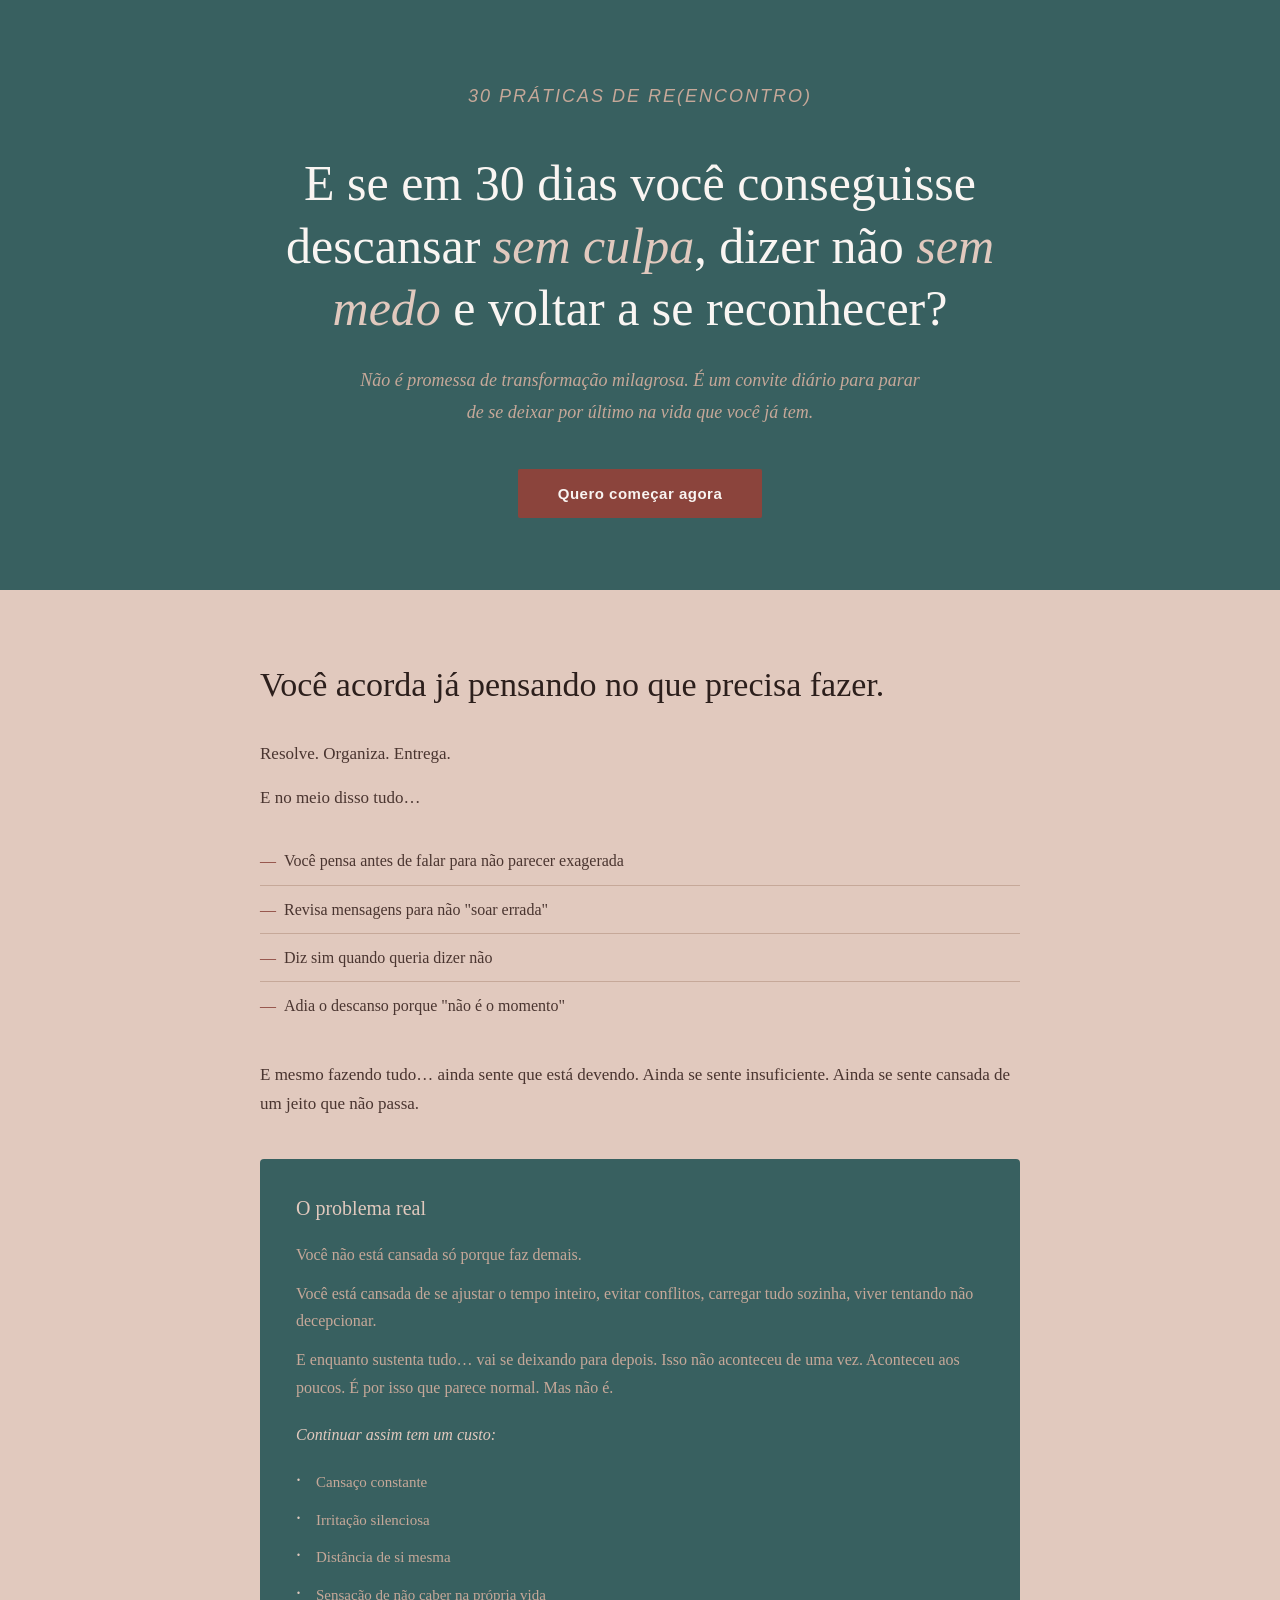
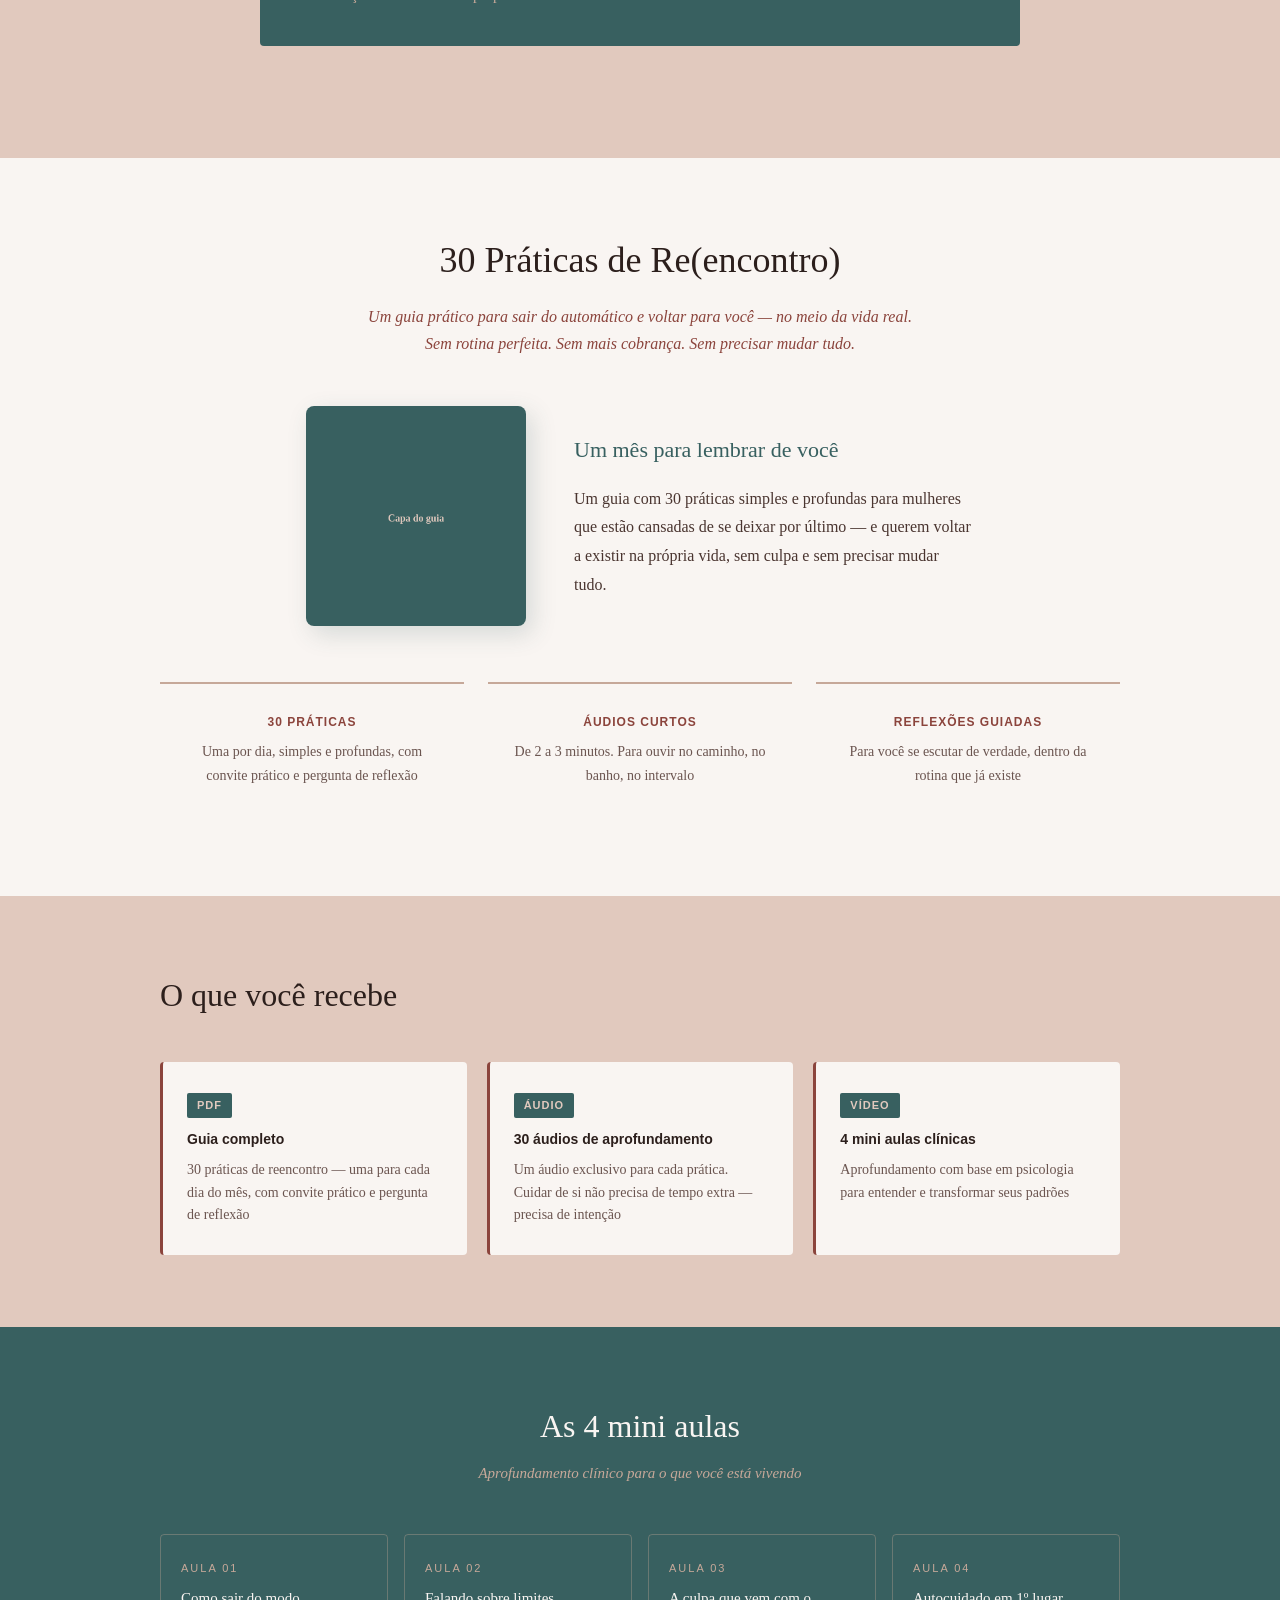
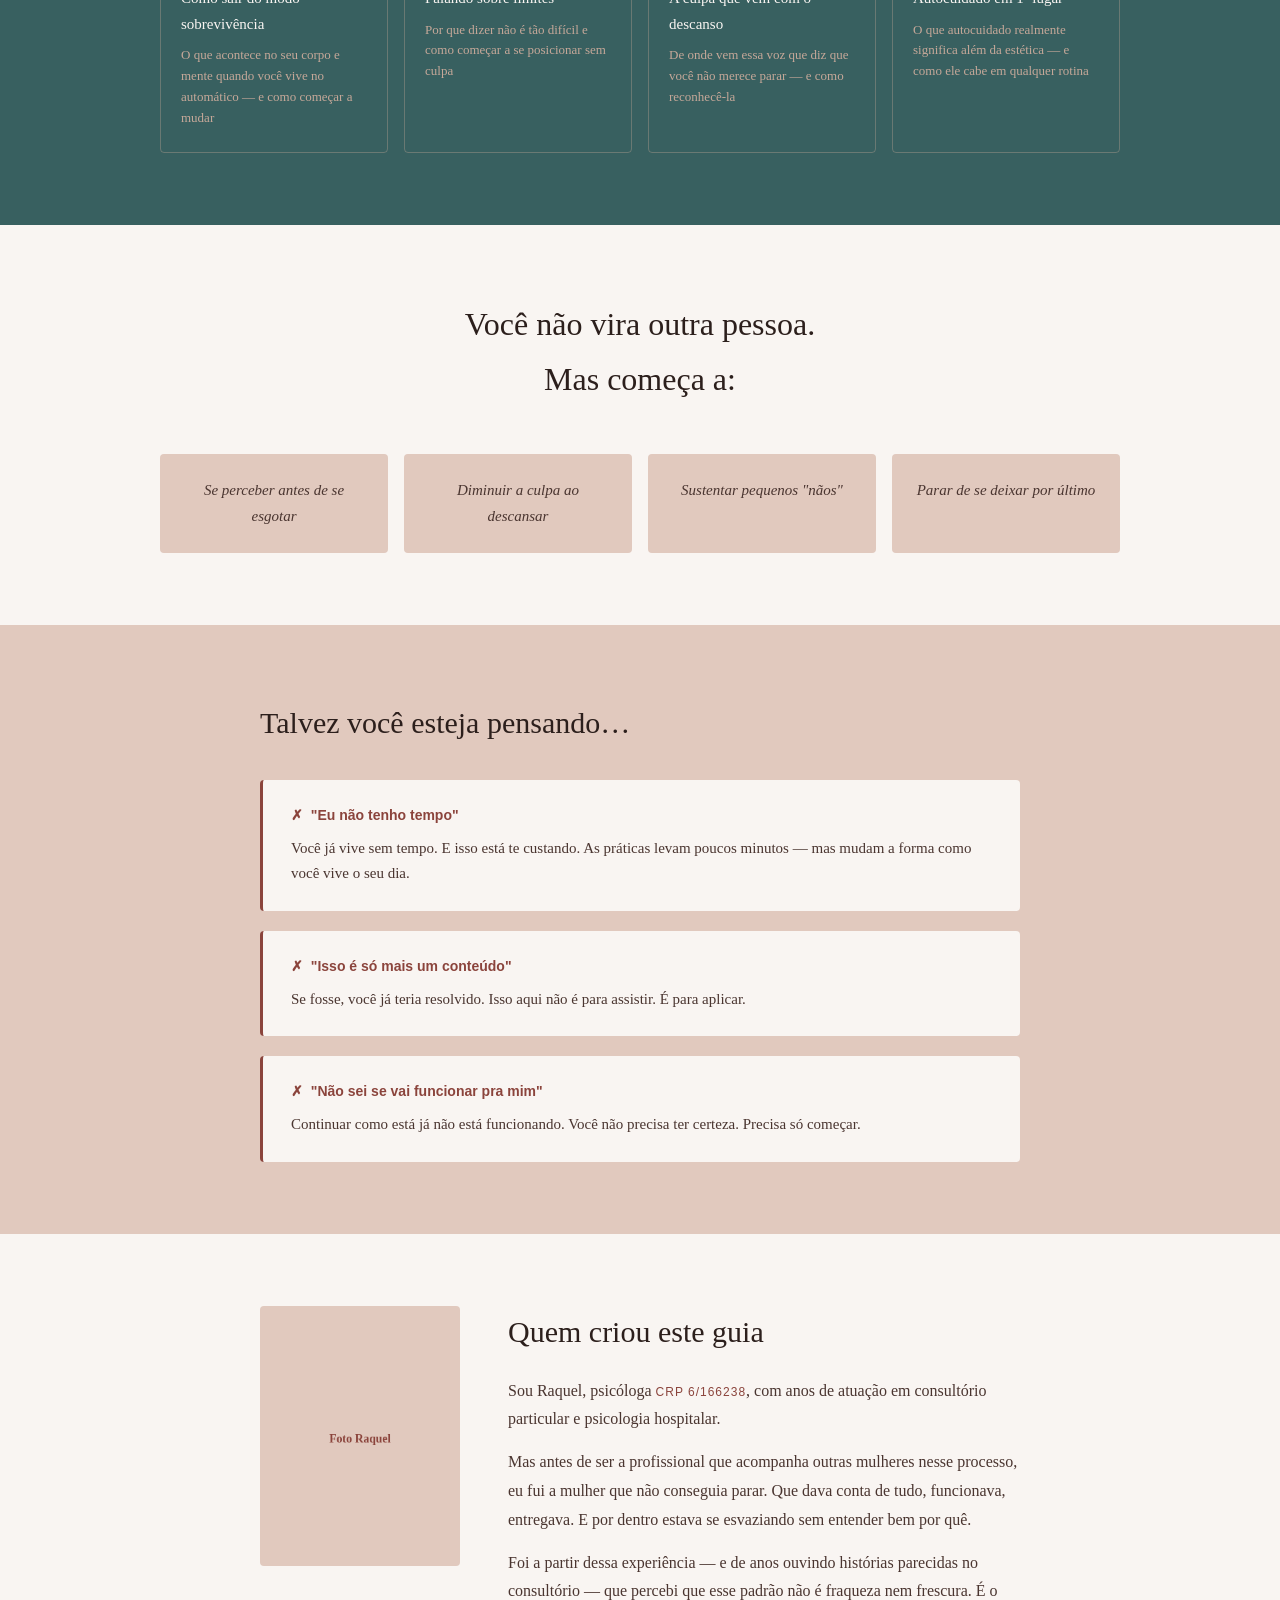
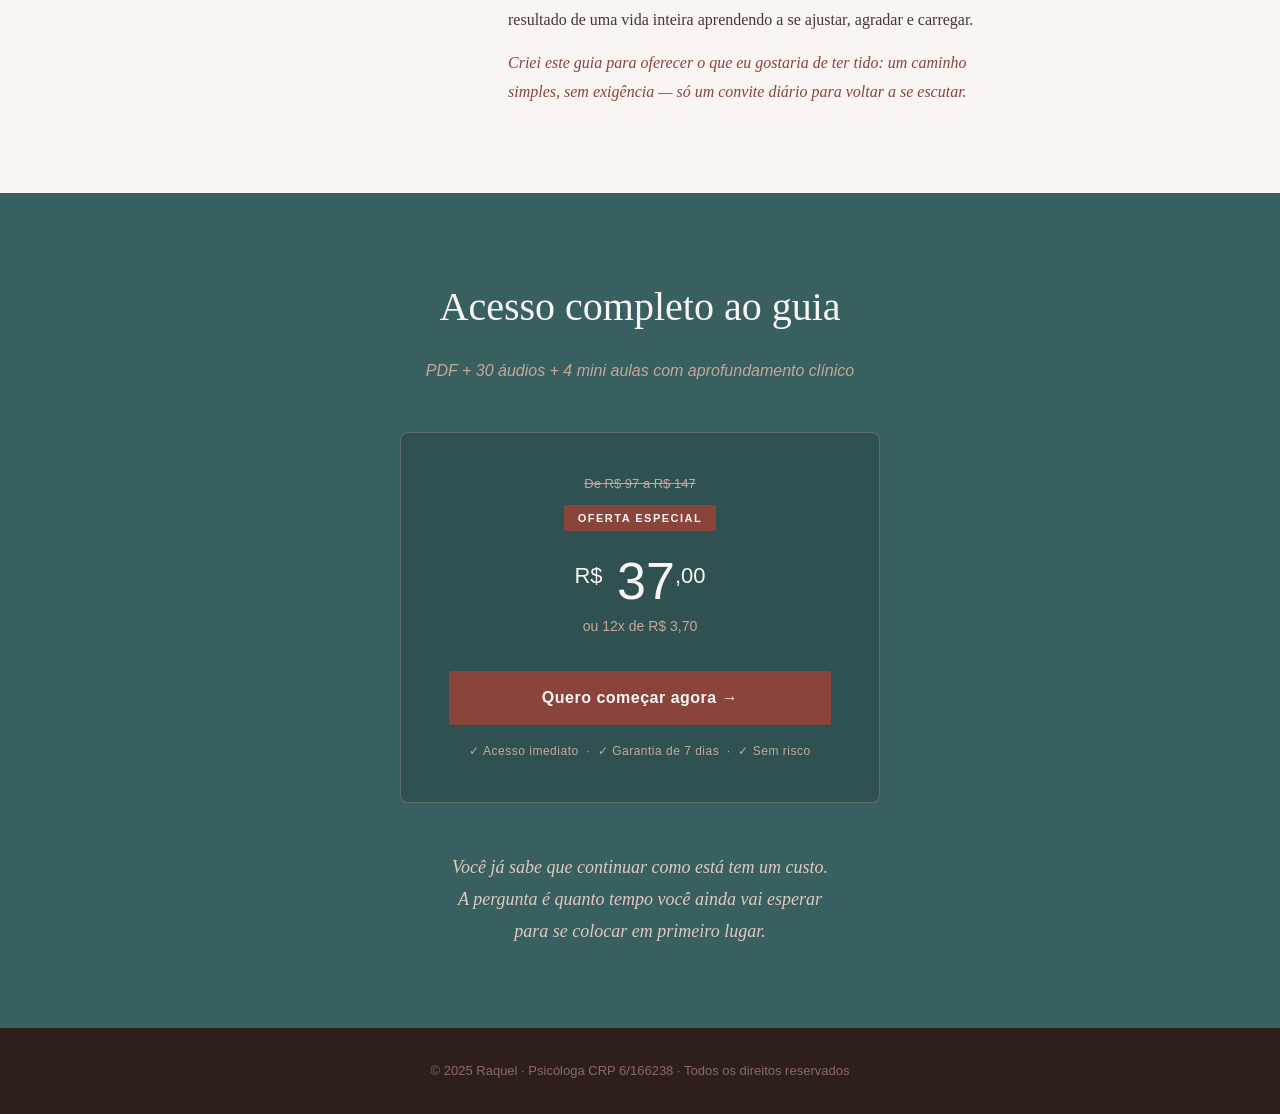
==== index.html @ 60405031 "Update index.html inclusão do link de compra" ====
<!DOCTYPE html>
<html lang="pt-BR">
<head>
<meta charset="UTF-8"/>
<meta name="viewport" content="width=device-width,initial-scale=1"/>
<style>
*{margin:0;padding:0;box-sizing:border-box}
body{font-family:'Georgia',serif;background:#f9f5f2;color:#2c1f1c;line-height:1.7}
.sans{font-family:'Helvetica Neue',Arial,sans-serif}

/* PALETTE
  Primary:   #8b443c (terracota) | #386060 (verde-azulado) | #8c5032 (cobre)
  Secondary: #c6a899 (rosê) | #e1c9be (areia clara)
*/

.hero{background:#386060;color:#f9f5f2;padding:80px 24px 72px;text-align:center}
.hero-tag{font-family:'Helvetica Neue',Arial,sans-serif;font-size:12px;letter-spacing:2px;text-transform:uppercase;color:#c6a899;margin-bottom:24px}
.hero h1{font-size:clamp(26px,5vw,50px);font-weight:400;line-height:1.25;max-width:760px;margin:0 auto 24px;color:#f9f5f2}
.hero h1 em{font-style:italic;color:#e1c9be}
.hero p{font-size:18px;max-width:560px;margin:0 auto 40px;color:#c6a899;font-style:italic;line-height:1.8}
.btn-primary{display:inline-block;background:#8b443c;color:#f9f5f2;font-family:'Helvetica Neue',Arial,sans-serif;font-size:15px;font-weight:600;letter-spacing:0.5px;padding:16px 40px;border-radius:2px;cursor:pointer;border:none;transition:background .2s}
.btn-primary:hover{background:#7a3a33}

section{padding:72px 24px}
.container{max-width:760px;margin:0 auto}
.container-wide{max-width:960px;margin:0 auto}

/* DOR */
.pain{background:#e1c9be}
.pain h2{font-size:clamp(22px,3.5vw,34px);font-weight:400;margin-bottom:32px;line-height:1.35;color:#2c1f1c}
.pain p{font-size:17px;color:#4a3530;margin-bottom:16px}
.pain-list{list-style:none;margin:24px 0 32px;padding:0}
.pain-list li{font-size:16px;color:#4a3530;padding:10px 0 10px 24px;border-bottom:0.5px solid #c6a899;position:relative}
.pain-list li::before{content:"—";position:absolute;left:0;color:#8b443c}
.pain-list li:last-child{border-bottom:none}
.warning-box{background:#386060;color:#f9f5f2;border-radius:4px;padding:32px 36px;margin:40px 0}
.warning-box h3{font-size:20px;font-weight:400;margin-bottom:16px;color:#e1c9be}
.warning-box p{font-size:16px;color:#c6a899;margin-bottom:12px}
.warning-box ul{list-style:none;padding:0;margin-top:16px}
.warning-box ul li{font-size:15px;color:#c6a899;padding:6px 0 6px 20px;position:relative}
.warning-box ul li::before{content:"·";position:absolute;left:0;color:#e1c9be;font-size:20px;line-height:1}

/* PRODUTO */
.product{background:#f9f5f2}
.product h2{font-size:clamp(22px,3.5vw,36px);font-weight:400;text-align:center;margin-bottom:12px;color:#2c1f1c}
.product .subtitle{font-size:16px;color:#8b443c;text-align:center;margin-bottom:48px;font-style:italic}

/* EBOOK MOCKUP */
.ebook-showcase{display:flex;align-items:center;gap:48px;margin:48px 0 56px;flex-wrap:wrap;justify-content:center}
.ebook-img{width:220px;height:220px;border-radius:8px;object-fit:cover;box-shadow:6px 8px 24px rgba(56,96,96,.18)}
.ebook-text{max-width:400px}
.ebook-text h3{font-size:22px;font-weight:400;color:#386060;margin-bottom:16px}
.ebook-text p{font-size:16px;color:#4a3530;line-height:1.8}

.how-works{display:grid;grid-template-columns:repeat(auto-fit,minmax(180px,1fr));gap:24px;margin:0 0 8px}
.hw-item{text-align:center;padding:28px 20px;border-top:2px solid #c6a899}
.hw-item h4{font-family:'Helvetica Neue',Arial,sans-serif;font-size:12px;font-weight:600;letter-spacing:1px;text-transform:uppercase;color:#8b443c;margin-bottom:8px}
.hw-item p{font-size:14px;color:#6b5550}

/* DELIVERABLES */
.deliverables{background:#e1c9be}
.d-grid{display:grid;grid-template-columns:repeat(auto-fit,minmax(220px,1fr));gap:20px;margin-top:40px}
.d-card{background:#f9f5f2;border-radius:4px;padding:28px 24px;border-left:3px solid #8b443c}
.d-card h4{font-family:'Helvetica Neue',Arial,sans-serif;font-size:14px;font-weight:600;margin-bottom:8px;color:#2c1f1c}
.d-card p{font-size:14px;color:#6b5550;line-height:1.6}
.d-card .d-tag{display:inline-block;font-family:'Helvetica Neue',Arial,sans-serif;font-size:11px;font-weight:600;letter-spacing:1px;text-transform:uppercase;background:#386060;color:#e1c9be;padding:3px 10px;border-radius:2px;margin-bottom:10px}

/* MINI AULAS */
.aulas{background:#386060}
.aulas h2{font-size:clamp(20px,3vw,32px);font-weight:400;color:#f9f5f2;text-align:center;margin-bottom:8px}
.aulas .subtitle{font-size:15px;color:#c6a899;text-align:center;font-style:italic;margin-bottom:48px}
.aulas-grid{display:grid;grid-template-columns:repeat(auto-fit,minmax(200px,1fr));gap:16px}
.aula-item{border:0.5px solid rgba(198,168,153,.35);border-radius:4px;padding:24px 20px}
.aula-num{font-family:'Helvetica Neue',Arial,sans-serif;font-size:11px;letter-spacing:2px;text-transform:uppercase;color:#c6a899;margin-bottom:8px;display:block}
.aula-item h4{font-size:15px;font-weight:400;color:#f9f5f2;margin-bottom:8px}
.aula-item p{font-size:13px;color:#c6a899;line-height:1.6}

/* RESULTADOS */
.results{background:#f9f5f2}
.results h2{font-size:clamp(20px,3vw,32px);font-weight:400;text-align:center;margin-bottom:48px;color:#2c1f1c}
.r-grid{display:grid;grid-template-columns:repeat(auto-fit,minmax(200px,1fr));gap:16px}
.r-item{background:#e1c9be;border-radius:4px;padding:24px;text-align:center}
.r-item p{font-size:15px;color:#4a3530;font-style:italic}

/* OBJEÇÕES */
.objections{background:#e1c9be}
.obj-list{display:flex;flex-direction:column;gap:20px}
.obj-item{background:#f9f5f2;border-radius:4px;padding:24px 28px;border-left:3px solid #8b443c}
.obj-question{font-family:'Helvetica Neue',Arial,sans-serif;font-size:14px;font-weight:600;color:#8b443c;margin-bottom:8px}
.obj-answer{font-size:15px;color:#4a3530;line-height:1.7}

/* BIO */
.bio{background:#f9f5f2}
.bio-inner{display:grid;grid-template-columns:auto 1fr;gap:48px;align-items:start}
@media(max-width:600px){.bio-inner{grid-template-columns:1fr}}
.bio-photo{width:200px;height:260px;object-fit:cover;object-position:top center;border-radius:4px;flex-shrink:0}
.bio-content h2{font-size:clamp(20px,3vw,30px);font-weight:400;margin-bottom:20px;color:#2c1f1c}
.bio-content p{font-size:16px;color:#4a3530;margin-bottom:14px;line-height:1.8}
.crp{font-family:'Helvetica Neue',Arial,sans-serif;font-size:12px;color:#8b443c;letter-spacing:1px}

/* PRICING */
.pricing{background:#386060;text-align:center;padding:80px 24px}
.pricing h2{font-size:clamp(22px,3.5vw,40px);font-weight:400;color:#f9f5f2;margin-bottom:16px}
.pricing .subtitle{font-size:16px;color:#c6a899;font-style:italic;margin-bottom:48px}
.price-card{background:rgba(0,0,0,.15);border:1px solid rgba(198,168,153,.3);border-radius:8px;padding:40px 48px;max-width:480px;margin:0 auto}
.price-old{font-family:'Helvetica Neue',Arial,sans-serif;font-size:13px;color:#c6a899;margin-bottom:8px;text-decoration:line-through}
.price-badge{display:inline-block;background:#8b443c;color:#f9f5f2;font-family:'Helvetica Neue',Arial,sans-serif;font-size:11px;font-weight:700;letter-spacing:1.5px;padding:4px 14px;border-radius:2px;margin-bottom:24px;text-transform:uppercase}
.price-main{font-size:52px;font-weight:400;color:#f9f5f2;line-height:1}
.price-main span{font-size:22px;vertical-align:top;margin-top:10px;display:inline-block}
.price-parcelas{font-family:'Helvetica Neue',Arial,sans-serif;font-size:14px;color:#c6a899;margin:8px 0 32px}
.price-cta{width:100%;padding:18px;font-size:16px;margin-bottom:16px}
.price-garantia{font-family:'Helvetica Neue',Arial,sans-serif;font-size:12px;color:#c6a899;letter-spacing:0.5px}
.price-question{max-width:560px;margin:48px auto 0;font-size:18px;color:#e1c9be;font-style:italic;line-height:1.8}

footer{background:#2c1f1c;padding:32px 24px;text-align:center}
footer p{font-family:'Helvetica Neue',Arial,sans-serif;font-size:13px;color:#8b6b60}
</style>
</head>
<body>

<!-- HERO -->
<section class="hero">
  <p class="hero-tag sans">30 Práticas de Re(encontro)</p>
  <h1>E se em 30 dias você conseguisse descansar <em>sem culpa</em>, dizer não <em>sem medo</em> e voltar a se reconhecer?</h1>
  <p>Não é promessa de transformação milagrosa. É um convite diário para parar de se deixar por último na vida que você já tem.</p>
  <button class="btn-primary">Quero começar agora</button>
</section>

<!-- DOR -->
<section class="pain">
  <div class="container">
    <h2>Você acorda já pensando no que precisa fazer.</h2>
    <p>Resolve. Organiza. Entrega.</p>
    <p>E no meio disso tudo…</p>
    <ul class="pain-list">
      <li>Você pensa antes de falar para não parecer exagerada</li>
      <li>Revisa mensagens para não "soar errada"</li>
      <li>Diz sim quando queria dizer não</li>
      <li>Adia o descanso porque "não é o momento"</li>
    </ul>
    <p>E mesmo fazendo tudo… ainda sente que está devendo. Ainda se sente insuficiente. Ainda se sente cansada de um jeito que não passa.</p>
    <div class="warning-box">
      <h3>O problema real</h3>
      <p>Você não está cansada só porque faz demais.</p>
      <p>Você está cansada de se ajustar o tempo inteiro, evitar conflitos, carregar tudo sozinha, viver tentando não decepcionar.</p>
      <p>E enquanto sustenta tudo… vai se deixando para depois. Isso não aconteceu de uma vez. Aconteceu aos poucos. É por isso que parece normal. Mas não é.</p>
      <p style="color:#e1c9be;margin-top:20px;font-style:italic">Continuar assim tem um custo:</p>
      <ul>
        <li>Cansaço constante</li>
        <li>Irritação silenciosa</li>
        <li>Distância de si mesma</li>
        <li>Sensação de não caber na própria vida</li>
      </ul>
    </div>
  </div>
</section>

<!-- PRODUTO -->
<section class="product">
  <div class="container-wide">
    <h2>30 Práticas de Re(encontro)</h2>
    <p class="subtitle">Um guia prático para sair do automático e voltar para você — no meio da vida real.<br>Sem rotina perfeita. Sem mais cobrança. Sem precisar mudar tudo.</p>

    <div class="ebook-showcase">
      <img class="ebook-img" src="https://drive.google.com/uc?export=view&id=1_0KNGmwUhEPZadnwhlnswMBe73_BOH-R" alt="Capa do guia 30 Práticas de Re(encontro)" id="ebookImg"/>
      <div class="ebook-text">
        <h3>Um mês para lembrar de você</h3>
        <p>Um guia com 30 práticas simples e profundas para mulheres que estão cansadas de se deixar por último — e querem voltar a existir na própria vida, sem culpa e sem precisar mudar tudo.</p>
      </div>
    </div>

    <div class="how-works">
      <div class="hw-item">
        <h4 class="sans">30 práticas</h4>
        <p>Uma por dia, simples e profundas, com convite prático e pergunta de reflexão</p>
      </div>
      <div class="hw-item">
        <h4 class="sans">Áudios curtos</h4>
        <p>De 2 a 3 minutos. Para ouvir no caminho, no banho, no intervalo</p>
      </div>
      <div class="hw-item">
        <h4 class="sans">Reflexões guiadas</h4>
        <p>Para você se escutar de verdade, dentro da rotina que já existe</p>
      </div>
    </div>
  </div>
</section>

<!-- DELIVERABLES -->
<section class="deliverables">
  <div class="container-wide">
    <h2 style="font-size:clamp(20px,3vw,32px);font-weight:400;margin-bottom:8px;color:#2c1f1c">O que você recebe</h2>
    <div class="d-grid">
      <div class="d-card">
        <span class="d-tag sans">PDF</span>
        <h4 class="sans">Guia completo</h4>
        <p>30 práticas de reencontro — uma para cada dia do mês, com convite prático e pergunta de reflexão</p>
      </div>
      <div class="d-card">
        <span class="d-tag sans">Áudio</span>
        <h4 class="sans">30 áudios de aprofundamento</h4>
        <p>Um áudio exclusivo para cada prática. Cuidar de si não precisa de tempo extra — precisa de intenção</p>
      </div>
      <div class="d-card">
        <span class="d-tag sans">Vídeo</span>
        <h4 class="sans">4 mini aulas clínicas</h4>
        <p>Aprofundamento com base em psicologia para entender e transformar seus padrões</p>
      </div>
    </div>
  </div>
</section>

<!-- MINI AULAS -->
<section class="aulas">
  <div class="container-wide">
    <h2>As 4 mini aulas</h2>
    <p class="subtitle">Aprofundamento clínico para o que você está vivendo</p>
    <div class="aulas-grid">
      <div class="aula-item">
        <span class="aula-num">Aula 01</span>
        <h4>Como sair do modo sobrevivência</h4>
        <p>O que acontece no seu corpo e mente quando você vive no automático — e como começar a mudar</p>
      </div>
      <div class="aula-item">
        <span class="aula-num">Aula 02</span>
        <h4>Falando sobre limites</h4>
        <p>Por que dizer não é tão difícil e como começar a se posicionar sem culpa</p>
      </div>
      <div class="aula-item">
        <span class="aula-num">Aula 03</span>
        <h4>A culpa que vem com o descanso</h4>
        <p>De onde vem essa voz que diz que você não merece parar — e como reconhecê-la</p>
      </div>
      <div class="aula-item">
        <span class="aula-num">Aula 04</span>
        <h4>Autocuidado em 1º lugar</h4>
        <p>O que autocuidado realmente significa além da estética — e como ele cabe em qualquer rotina</p>
      </div>
    </div>
  </div>
</section>

<!-- RESULTADOS -->
<section class="results">
  <div class="container-wide">
    <h2>Você não vira outra pessoa.<br>Mas começa a:</h2>
    <div class="r-grid">
      <div class="r-item"><p>Se perceber antes de se esgotar</p></div>
      <div class="r-item"><p>Diminuir a culpa ao descansar</p></div>
      <div class="r-item"><p>Sustentar pequenos "nãos"</p></div>
      <div class="r-item"><p>Parar de se deixar por último</p></div>
    </div>
  </div>
</section>

<!-- OBJEÇÕES -->
<section class="objections">
  <div class="container">
    <h2 style="font-size:clamp(20px,3vw,30px);font-weight:400;margin-bottom:32px;color:#2c1f1c">Talvez você esteja pensando…</h2>
    <div class="obj-list">
      <div class="obj-item">
        <p class="obj-question sans">✗ &nbsp;"Eu não tenho tempo"</p>
        <p class="obj-answer">Você já vive sem tempo. E isso está te custando. As práticas levam poucos minutos — mas mudam a forma como você vive o seu dia.</p>
      </div>
      <div class="obj-item">
        <p class="obj-question sans">✗ &nbsp;"Isso é só mais um conteúdo"</p>
        <p class="obj-answer">Se fosse, você já teria resolvido. Isso aqui não é para assistir. É para aplicar.</p>
      </div>
      <div class="obj-item">
        <p class="obj-question sans">✗ &nbsp;"Não sei se vai funcionar pra mim"</p>
        <p class="obj-answer">Continuar como está já não está funcionando. Você não precisa ter certeza. Precisa só começar.</p>
      </div>
    </div>
  </div>
</section>

<!-- BIO -->
<section class="bio">
  <div class="container">
    <div class="bio-inner">
      <img class="bio-photo" src="https://drive.google.com/uc?export=view&id=16l73b4XGM833O299P8I5sb44dVdeWL64" alt="Raquel, psicóloga" id="bioPhoto"/>
      <div class="bio-content">
        <h2>Quem criou este guia</h2>
        <p>Sou Raquel, psicóloga <span class="crp">CRP 6/166238</span>, com anos de atuação em consultório particular e psicologia hospitalar.</p>
        <p>Mas antes de ser a profissional que acompanha outras mulheres nesse processo, eu fui a mulher que não conseguia parar. Que dava conta de tudo, funcionava, entregava. E por dentro estava se esvaziando sem entender bem por quê.</p>
        <p>Foi a partir dessa experiência — e de anos ouvindo histórias parecidas no consultório — que percebi que esse padrão não é fraqueza nem frescura. É o resultado de uma vida inteira aprendendo a se ajustar, agradar e carregar.</p>
        <p style="font-style:italic;color:#8b443c">Criei este guia para oferecer o que eu gostaria de ter tido: um caminho simples, sem exigência — só um convite diário para voltar a se escutar.</p>
      </div>
    </div>
  </div>
</section>

<!-- PRICING -->
<section class="pricing">
  <h2>Acesso completo ao guia</h2>
  <p class="subtitle sans">PDF + 30 áudios + 4 mini aulas com aprofundamento clínico</p>
  <div class="price-card">
    <p class="price-old sans">De R$ 97 a R$ 147</p>
    <span class="price-badge sans">Oferta especial</span>
    <div style="margin-bottom:4px">
      <p class="price-main sans"><span>R$</span> 37<span style="font-size:22px">,00</span></p>
    </div>
    <p class="price-parcelas sans">ou 12x de R$ 3,70</p>
    <a href="https://chk.eduzz.com/VWGNBX4P07" target="_blank">
  <button class="btn-primary price-cta sans">
    Quero começar agora →
  </button>
</a>
    <p class="price-garantia sans">✓ Acesso imediato &nbsp;·&nbsp; ✓ Garantia de 7 dias &nbsp;·&nbsp; ✓ Sem risco</p>
  </div>
  <p class="price-question">Você já sabe que continuar como está tem um custo.<br>A pergunta é quanto tempo você ainda vai esperar<br>para se colocar em primeiro lugar.</p>
</section>

<footer>
  <p>© 2025 Raquel · Psicóloga CRP 6/166238 · Todos os direitos reservados</p>
</footer>

<script>
function toDataURL(file) {
  return new Promise(res => {
    const r = new FileReader();
    r.onload = e => res(e.target.result);
    r.readAsDataURL(file);
  });
}

// Load images passed via window.initialImages if available
// Since we can't receive files directly, we embed via object URLs
// The images were passed as uploads — we'll reference them from the parent context
// by injecting them after load
window.setEbookImage = function(src) {
  document.getElementById('ebookImg').src = src;
}
window.setBioPhoto = function(src) {
  document.getElementById('bioPhoto').src = src;
}

// Try to get images from parent frame if available
try {
  if (window.parent && window.parent.uploadedImages) {
    const imgs = window.parent.uploadedImages;
    if (imgs[0]) window.setEbookImage(imgs[0]);
    if (imgs[1]) window.setBioPhoto(imgs[1]);
  }
} catch(e) {}
</script>

<script>
// Self-contained image injection using fetch + blob
// The artifact can't directly access uploaded files, so we create
// colored placeholder boxes that match the brand palette as fallback
const ebook = document.getElementById('ebookImg');
const bio = document.getElementById('bioPhoto');

// Style placeholders until real images load
function placeholder(el, text, bg, color) {
  el.onerror = function() {
    const c = document.createElement('canvas');
    c.width = 400; c.height = 400;
    const ctx = c.getContext('2d');
    ctx.fillStyle = bg;
    ctx.fillRect(0,0,400,400);
    ctx.fillStyle = color;
    ctx.font = 'bold 18px Georgia';
    ctx.textAlign = 'center';
    ctx.fillText(text, 200, 210);
    el.src = c.toDataURL();
    el.onerror = null;
  };
}

placeholder(ebook, 'Capa do guia', '#386060', '#e1c9be');
placeholder(bio, 'Foto Raquel', '#e1c9be', '#8b443c');
</script>
</body>
</html>
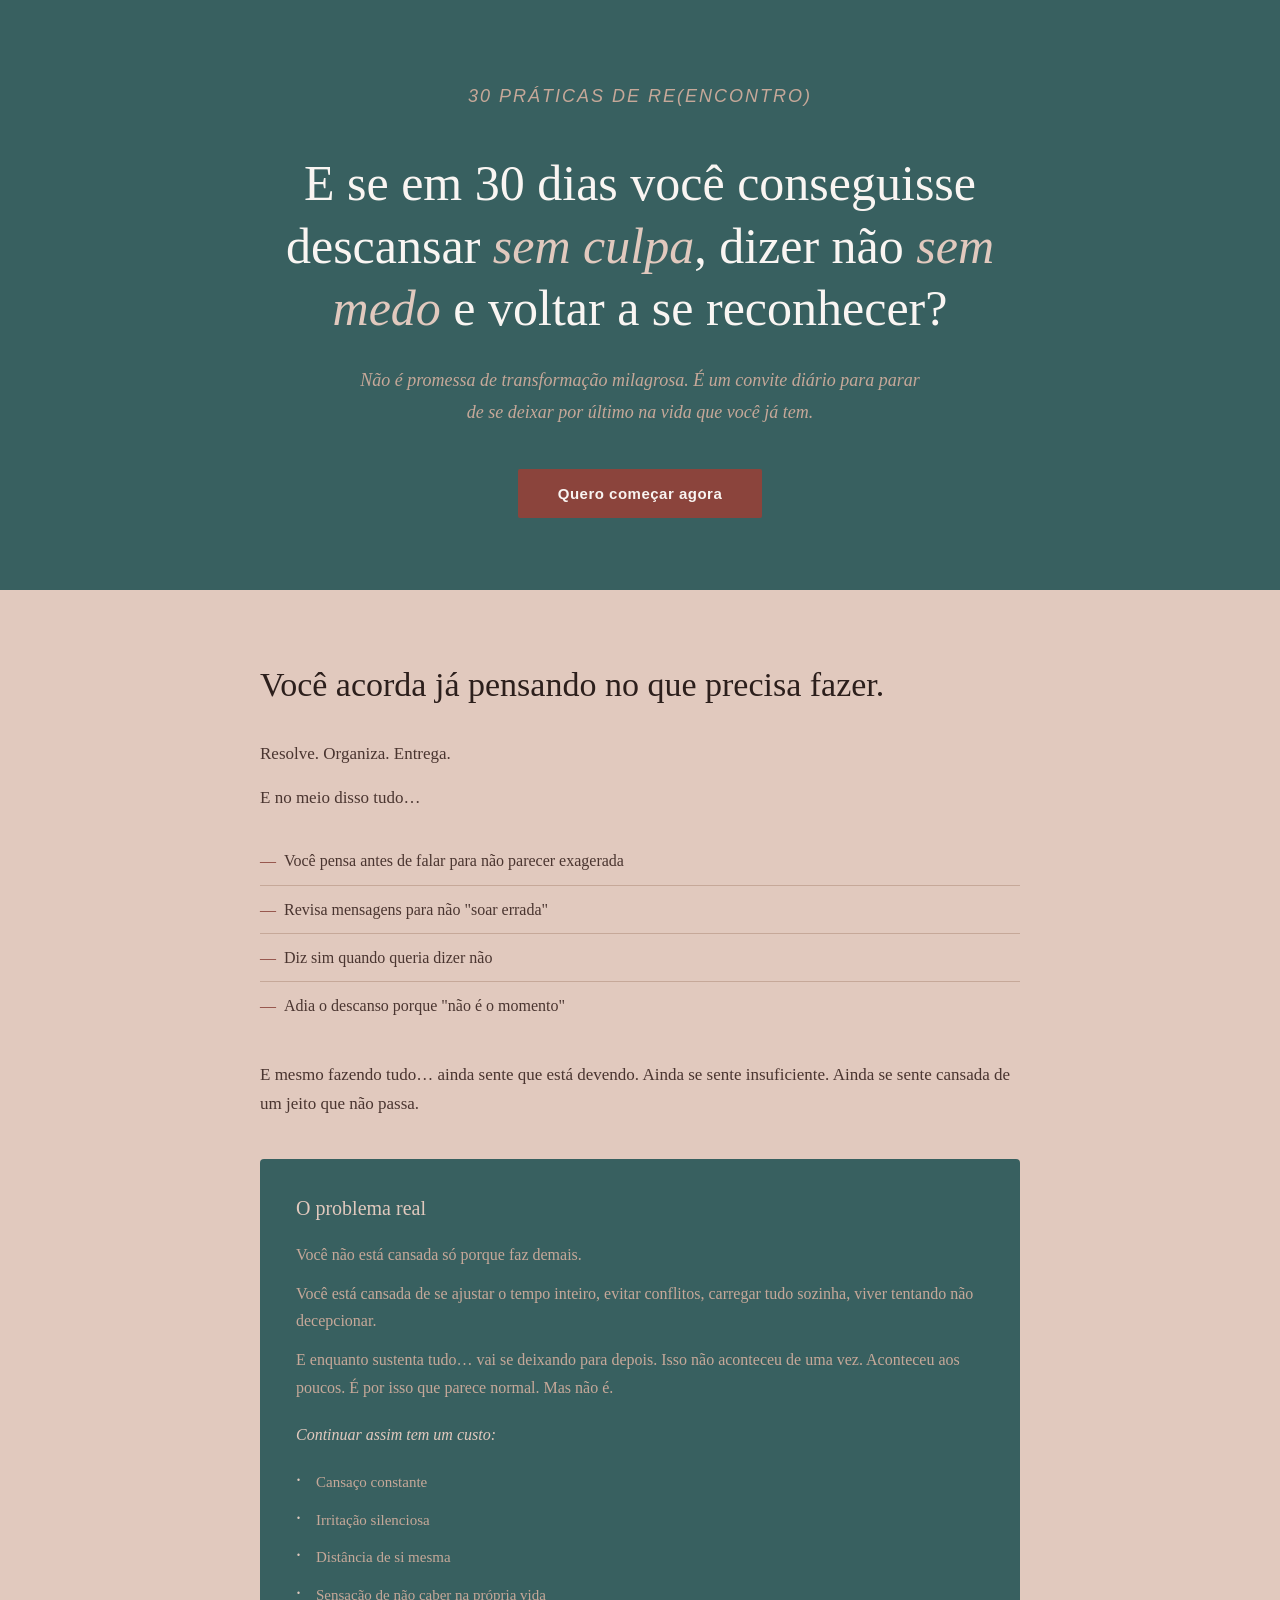
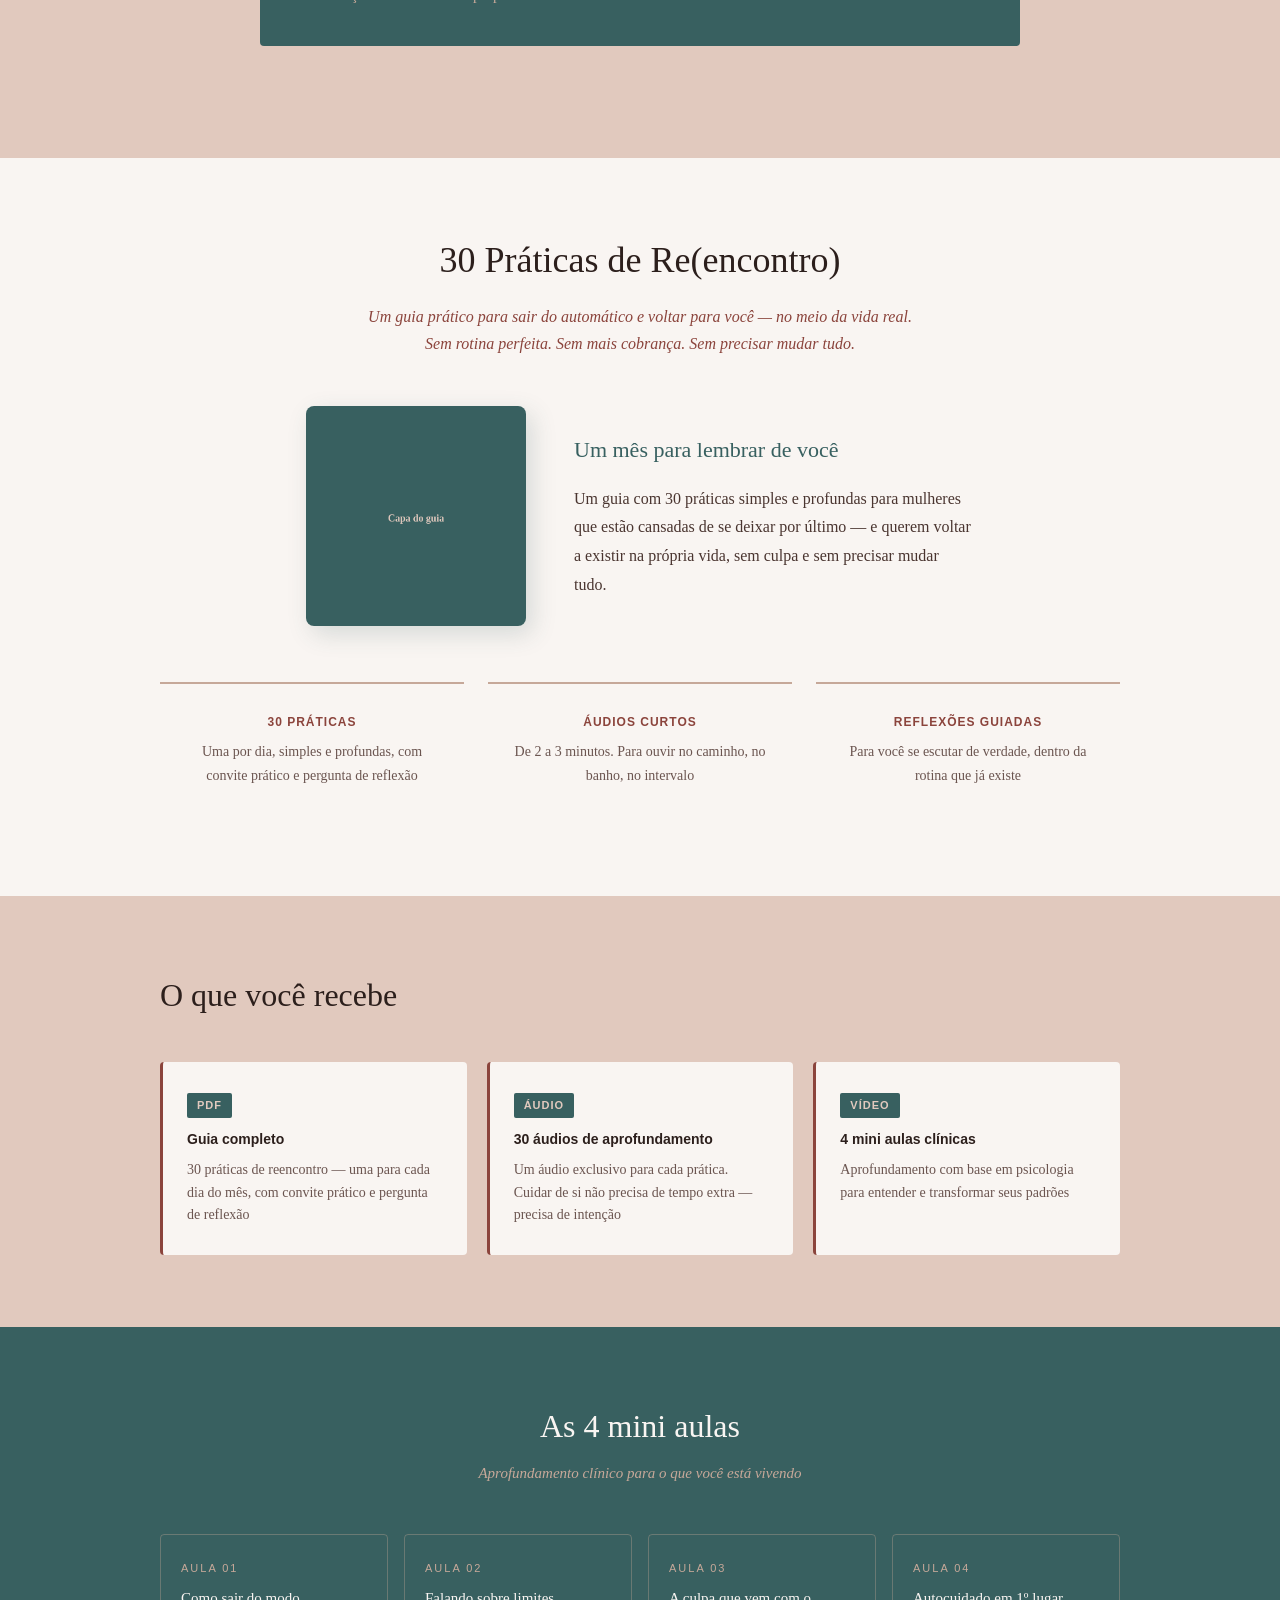
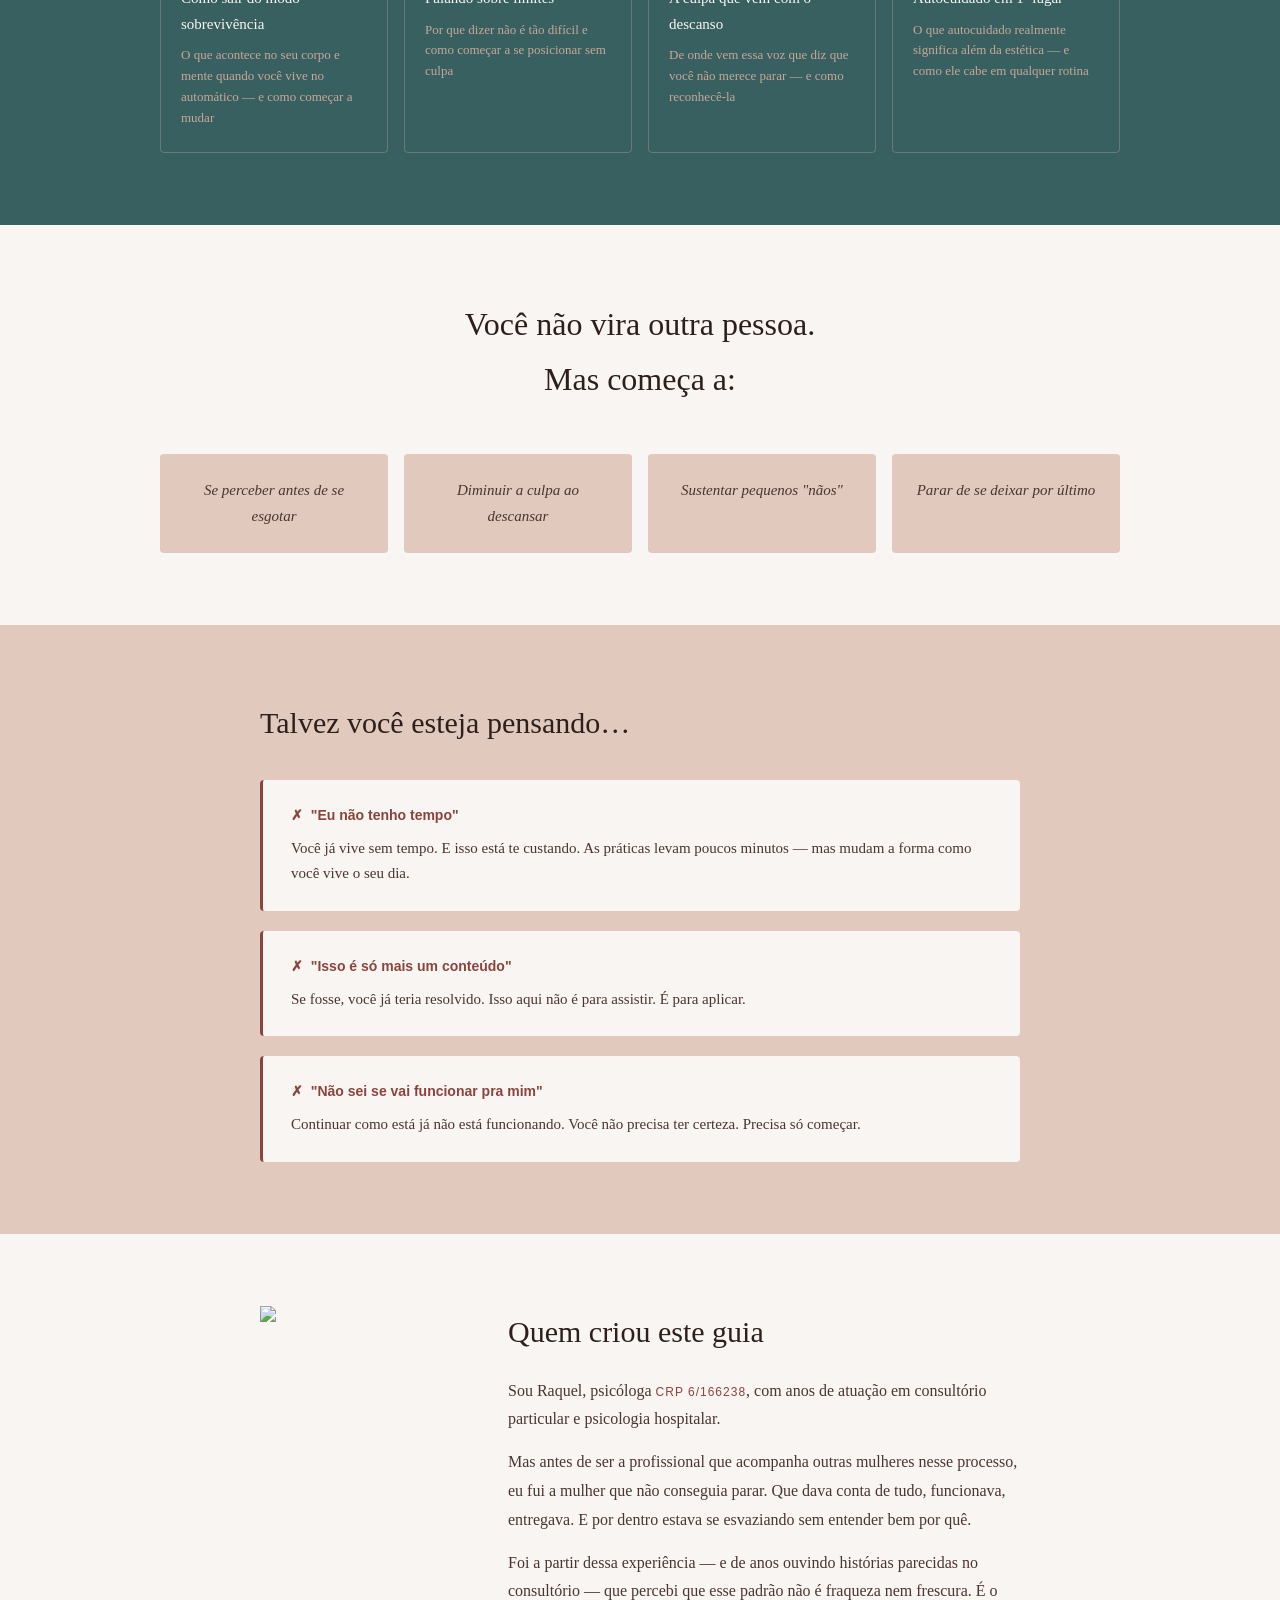
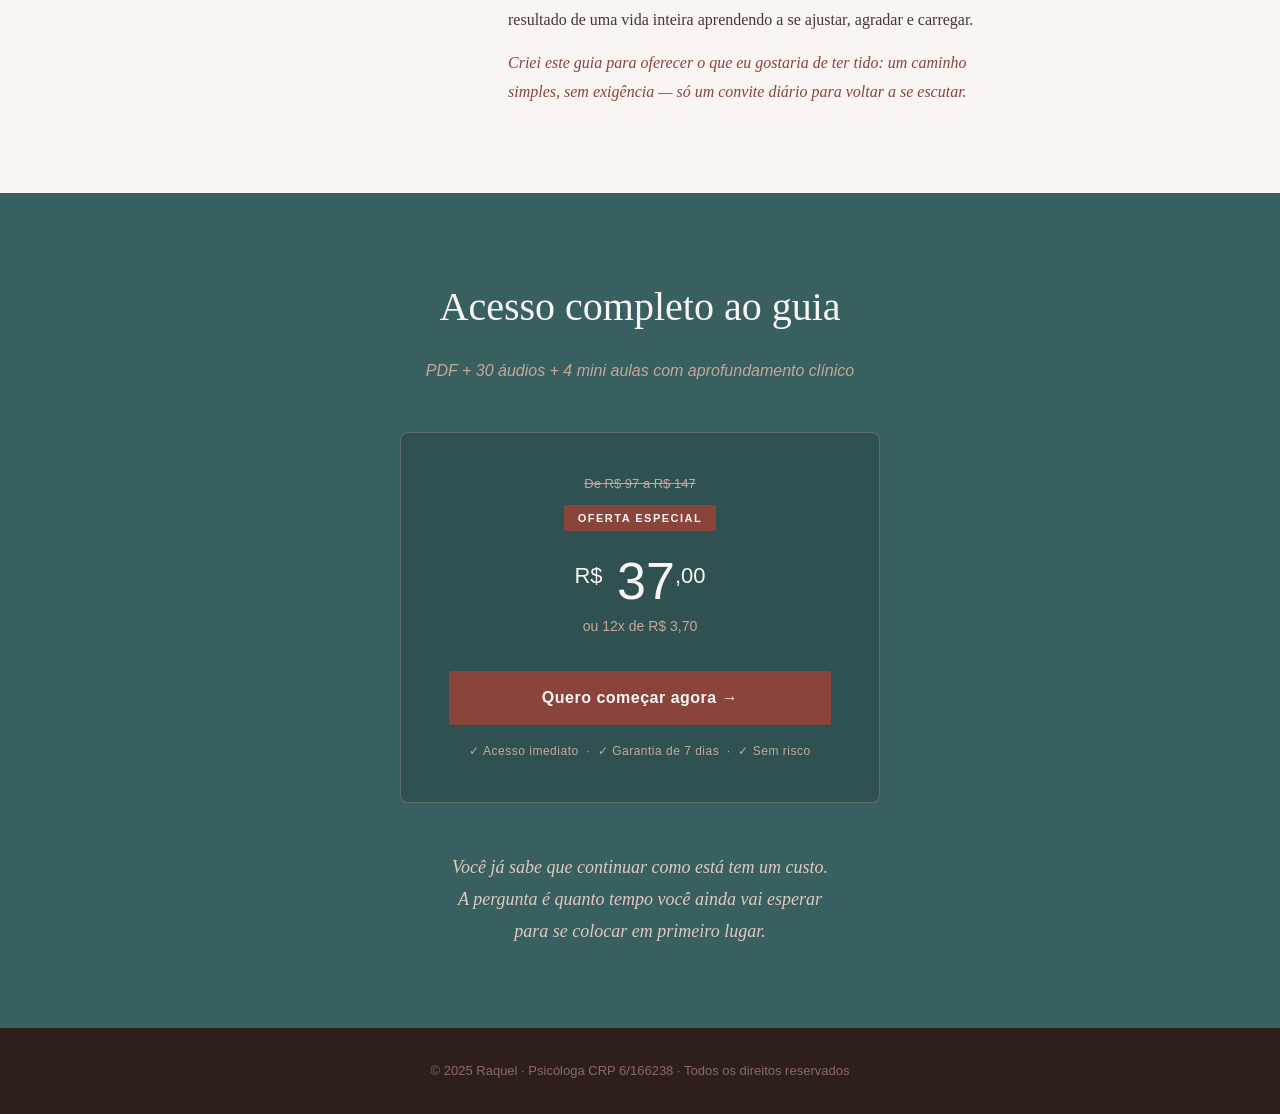
==== commit dc05bf15: "Update index.html atualização foto bio" ====
--- a/index.html
+++ b/index.html
@@ -123,7 +123,9 @@
   <p class="hero-tag sans">30 Práticas de Re(encontro)</p>
   <h1>E se em 30 dias você conseguisse descansar <em>sem culpa</em>, dizer não <em>sem medo</em> e voltar a se reconhecer?</h1>
   <p>Não é promessa de transformação milagrosa. É um convite diário para parar de se deixar por último na vida que você já tem.</p>
+  <a href="https://chk.eduzz.com/VWGNBX4P07" target="_blank">
   <button class="btn-primary">Quero começar agora</button>
+</a>
 </section>
 
 <!-- DOR -->
@@ -162,7 +164,7 @@
     <p class="subtitle">Um guia prático para sair do automático e voltar para você — no meio da vida real.<br>Sem rotina perfeita. Sem mais cobrança. Sem precisar mudar tudo.</p>
 
     <div class="ebook-showcase">
-      <img class="ebook-img" src="https://drive.google.com/uc?export=view&id=1_0KNGmwUhEPZadnwhlnswMBe73_BOH-R" alt="Capa do guia 30 Práticas de Re(encontro)" id="ebookImg"/>
+      <img class="ebook-img" src="https://raw.githubusercontent.com/psiraquelcarvalho-ui/30praticasdereencontro/main/reencontro-capa.png" alt="Capa do guia 30 Práticas de Re(encontro)" id="ebookImg"/>
       <div class="ebook-text">
         <h3>Um mês para lembrar de você</h3>
         <p>Um guia com 30 práticas simples e profundas para mulheres que estão cansadas de se deixar por último — e querem voltar a existir na própria vida, sem culpa e sem precisar mudar tudo.</p>
@@ -278,7 +280,7 @@
 <section class="bio">
   <div class="container">
     <div class="bio-inner">
-      <img class="bio-photo" src="https://drive.google.com/uc?export=view&id=16l73b4XGM833O299P8I5sb44dVdeWL64" alt="Raquel, psicóloga" id="bioPhoto"/>
+      <img src="https://raw.githubusercontent.com/psiraquelcarvalho-ui/30praticasdereencontro/main/raquel.jpg" width="200">
       <div class="bio-content">
         <h2>Quem criou este guia</h2>
         <p>Sou Raquel, psicóloga <span class="crp">CRP 6/166238</span>, com anos de atuação em consultório particular e psicologia hospitalar.</p>
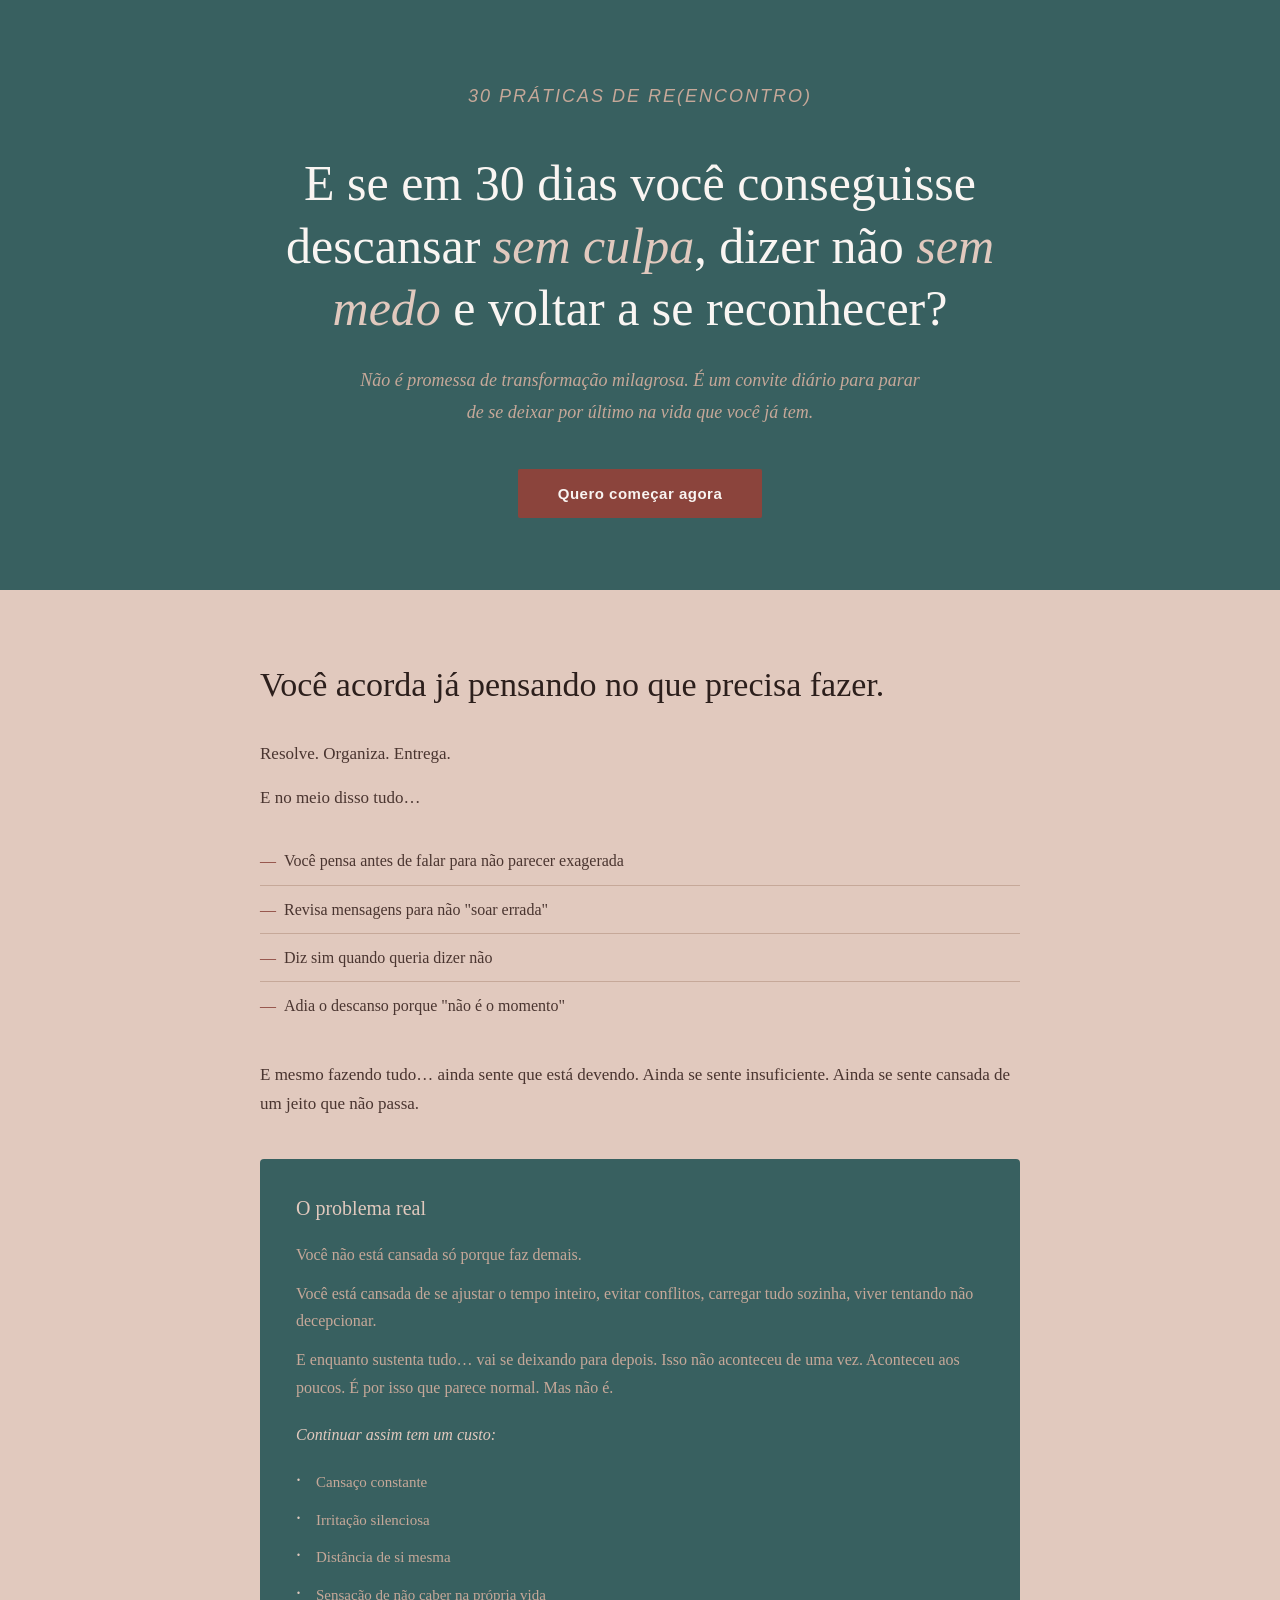
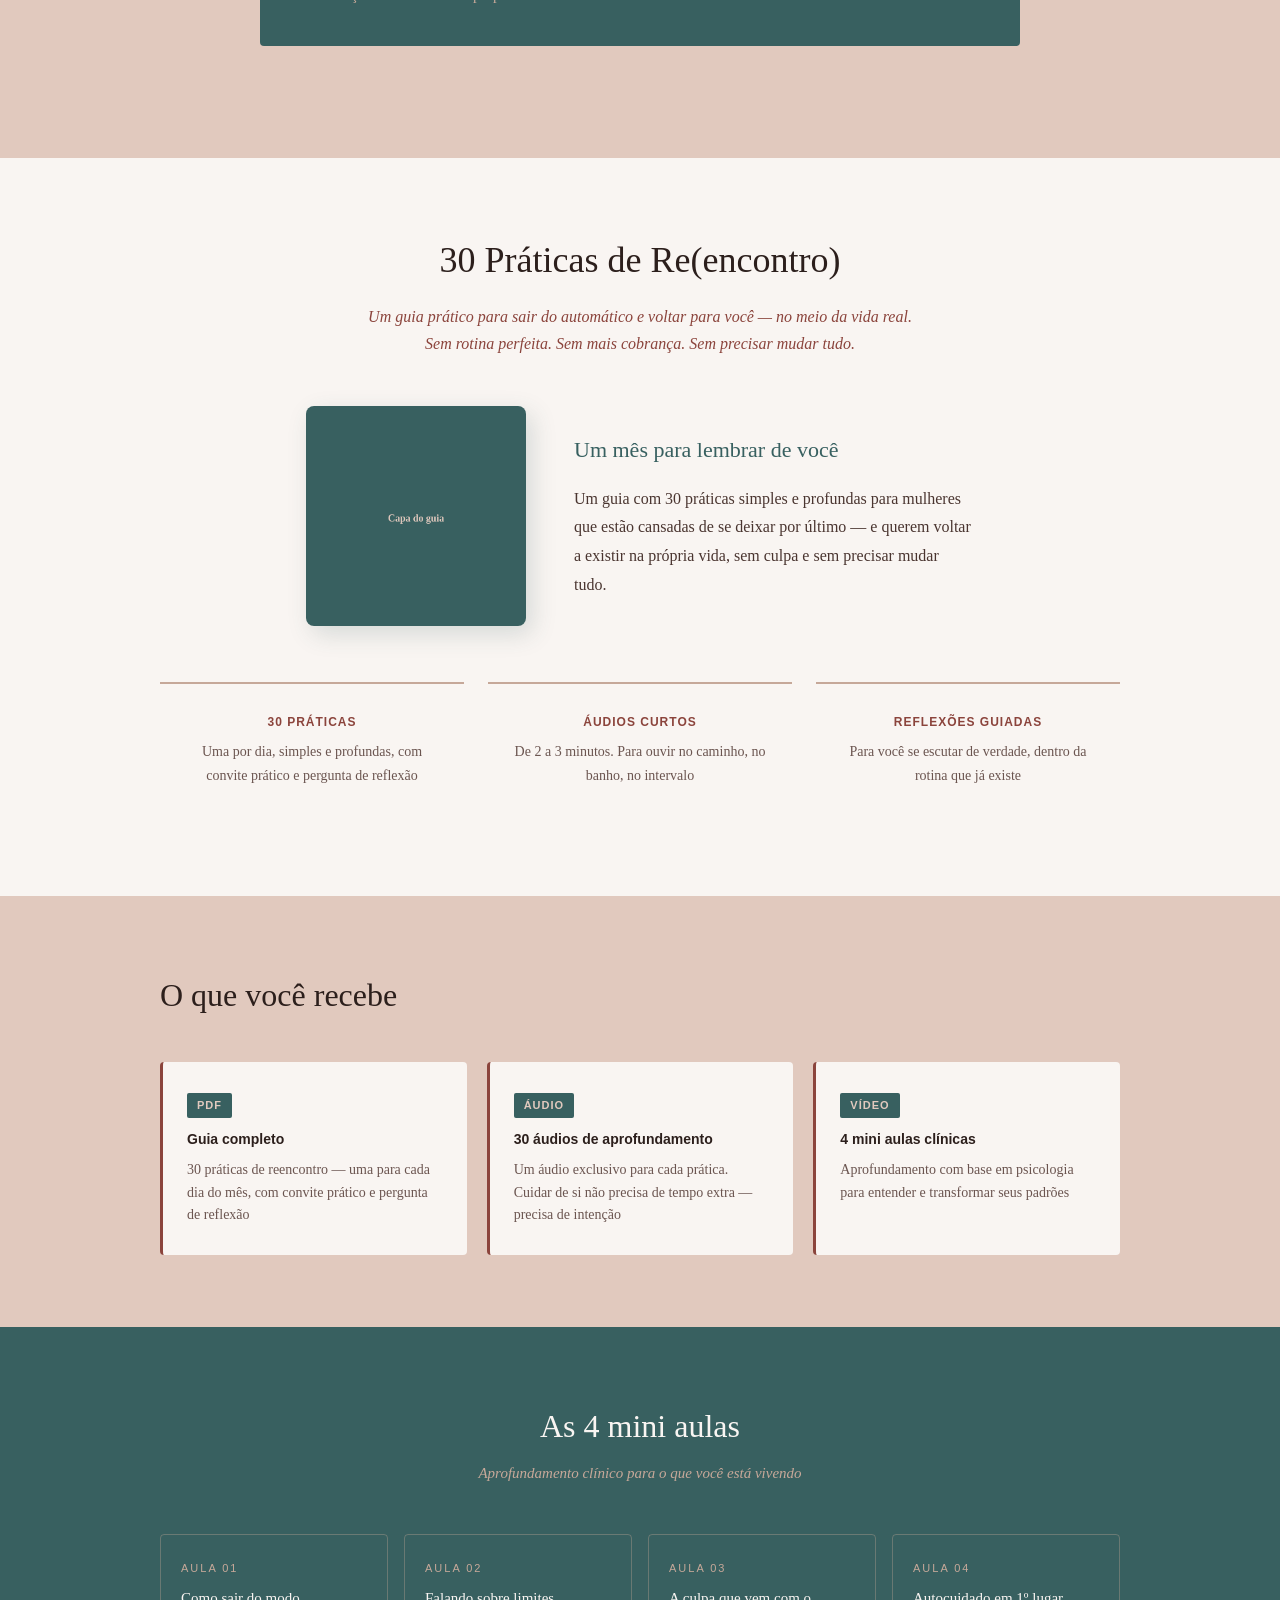
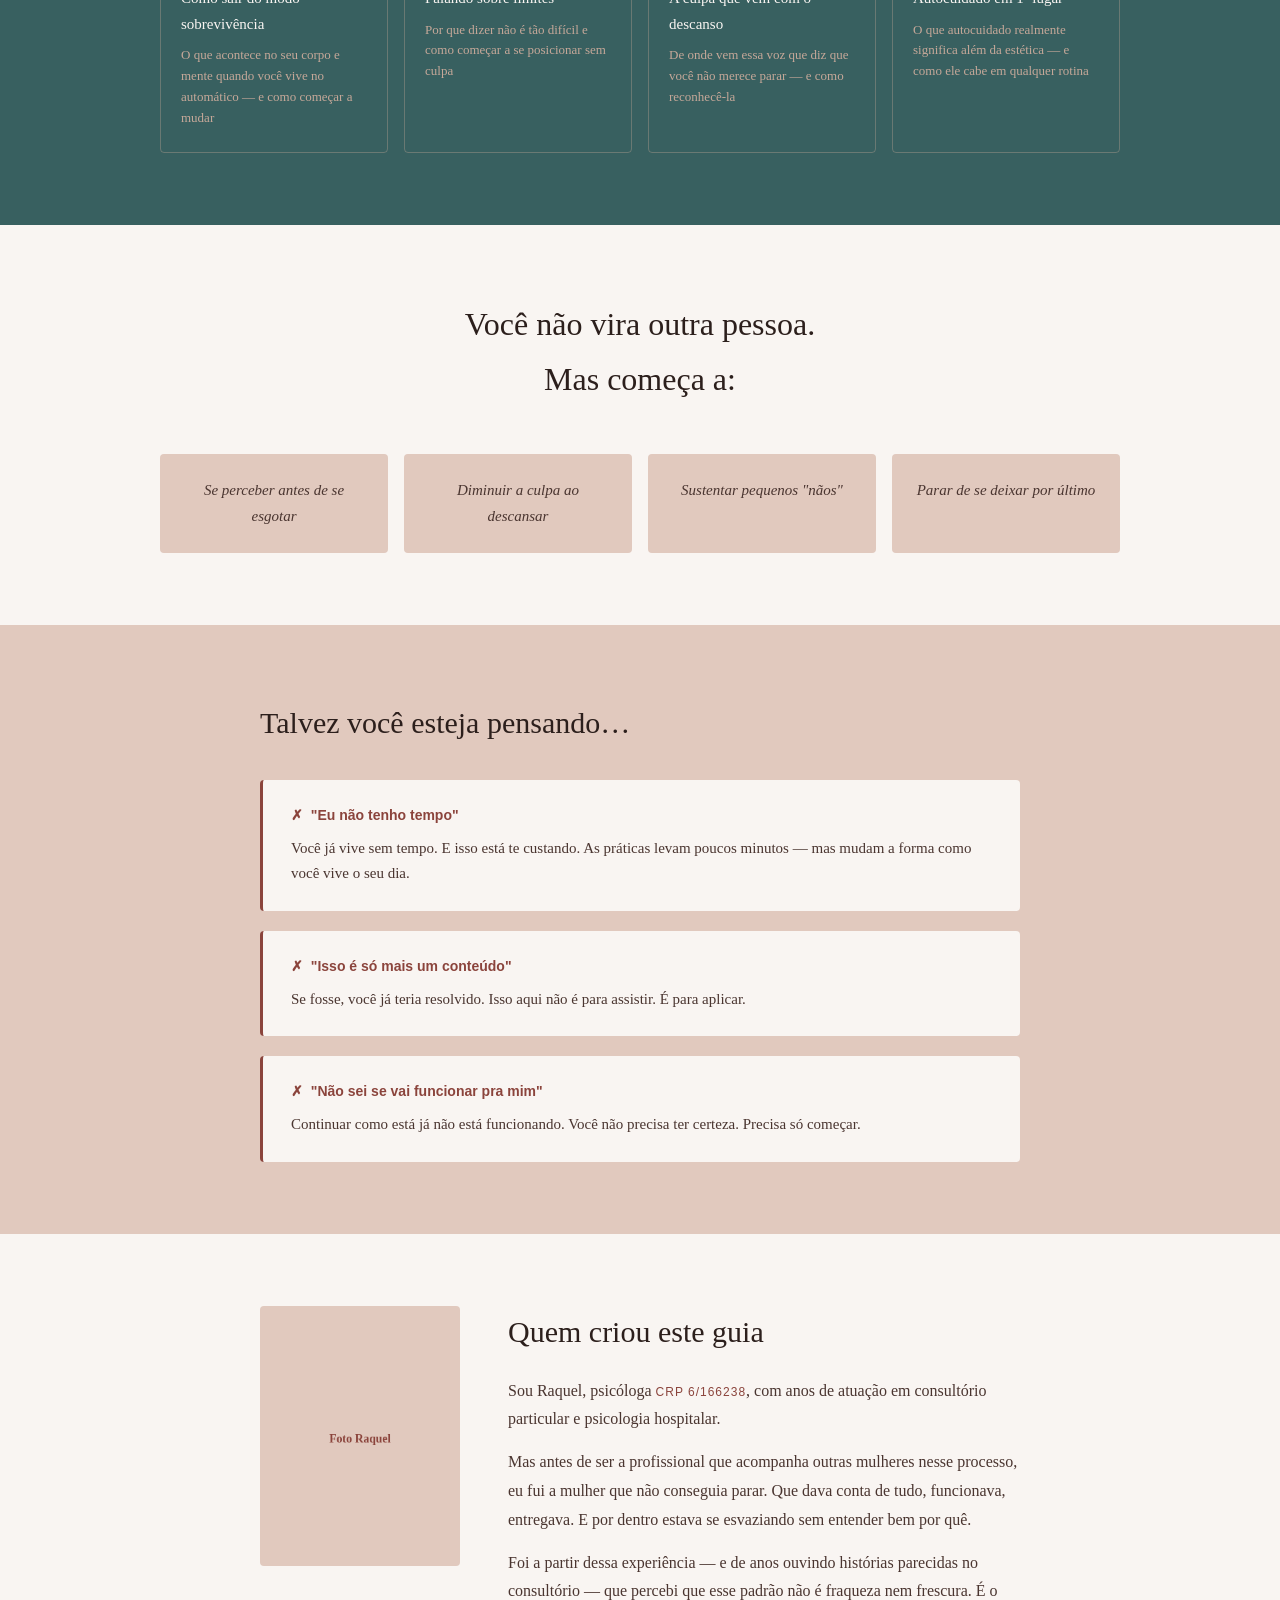
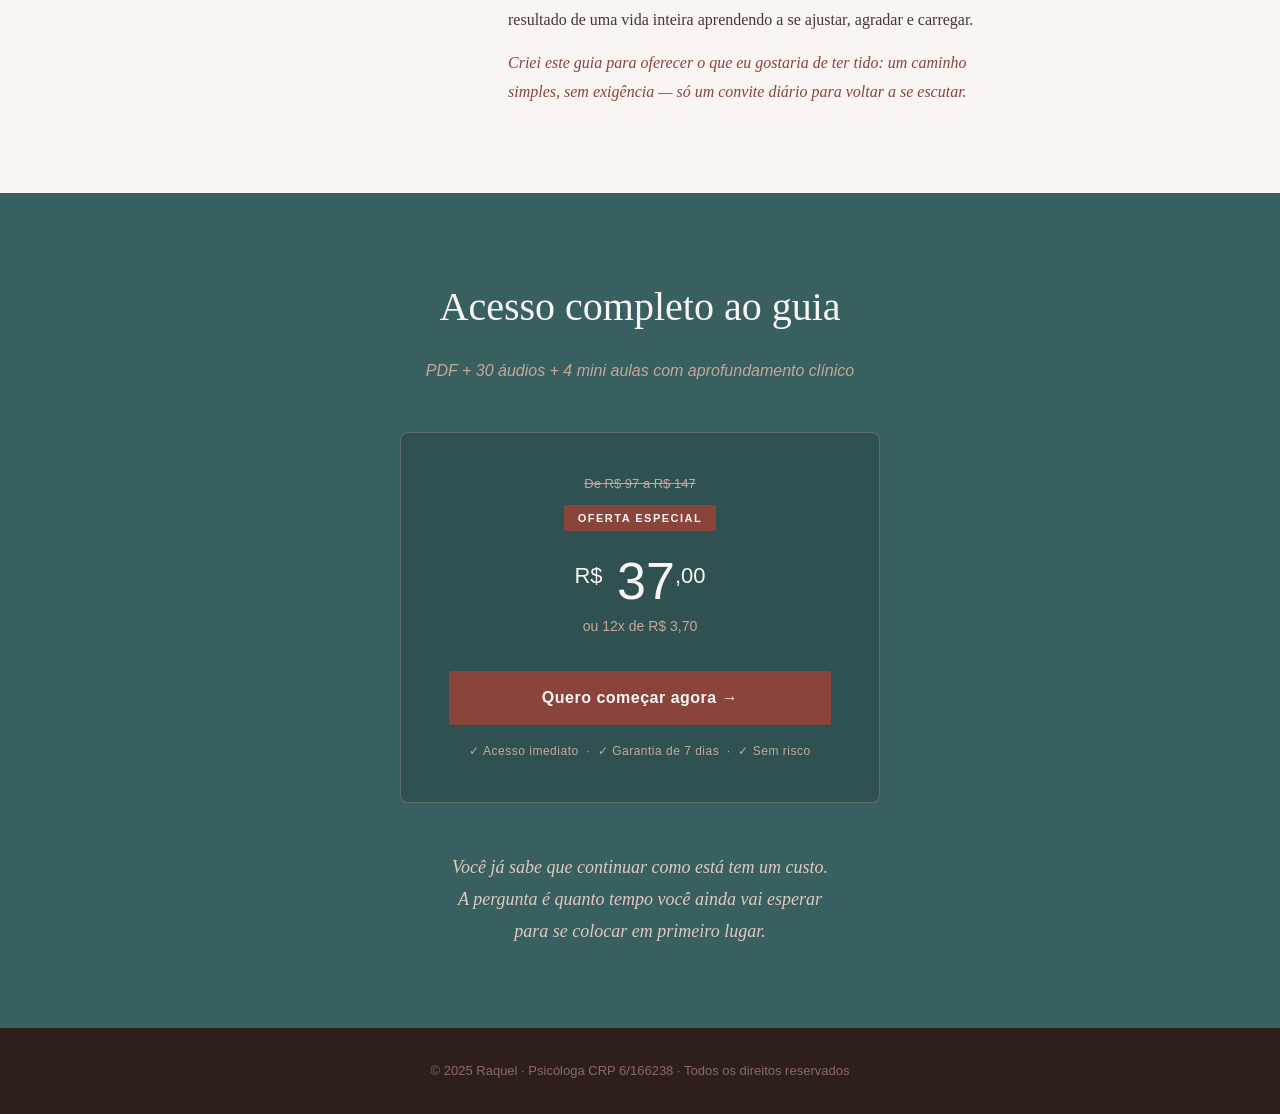
==== commit 6e3605e6: "Update index.html atualização foto bio" ====
--- a/index.html
+++ b/index.html
@@ -280,7 +280,12 @@
 <section class="bio">
   <div class="container">
     <div class="bio-inner">
-      <img src="https://raw.githubusercontent.com/psiraquelcarvalho-ui/30praticasdereencontro/main/raquel.jpg" width="200">
+      <img 
+  class="bio-photo" 
+  src="https://raw.githubusercontent.com/psiraquelcarvalho-ui/30praticasdereencontro/main/raquel.jpg" 
+  alt="Raquel, psicóloga" 
+  id="bioPhoto"
+/>
       <div class="bio-content">
         <h2>Quem criou este guia</h2>
         <p>Sou Raquel, psicóloga <span class="crp">CRP 6/166238</span>, com anos de atuação em consultório particular e psicologia hospitalar.</p>
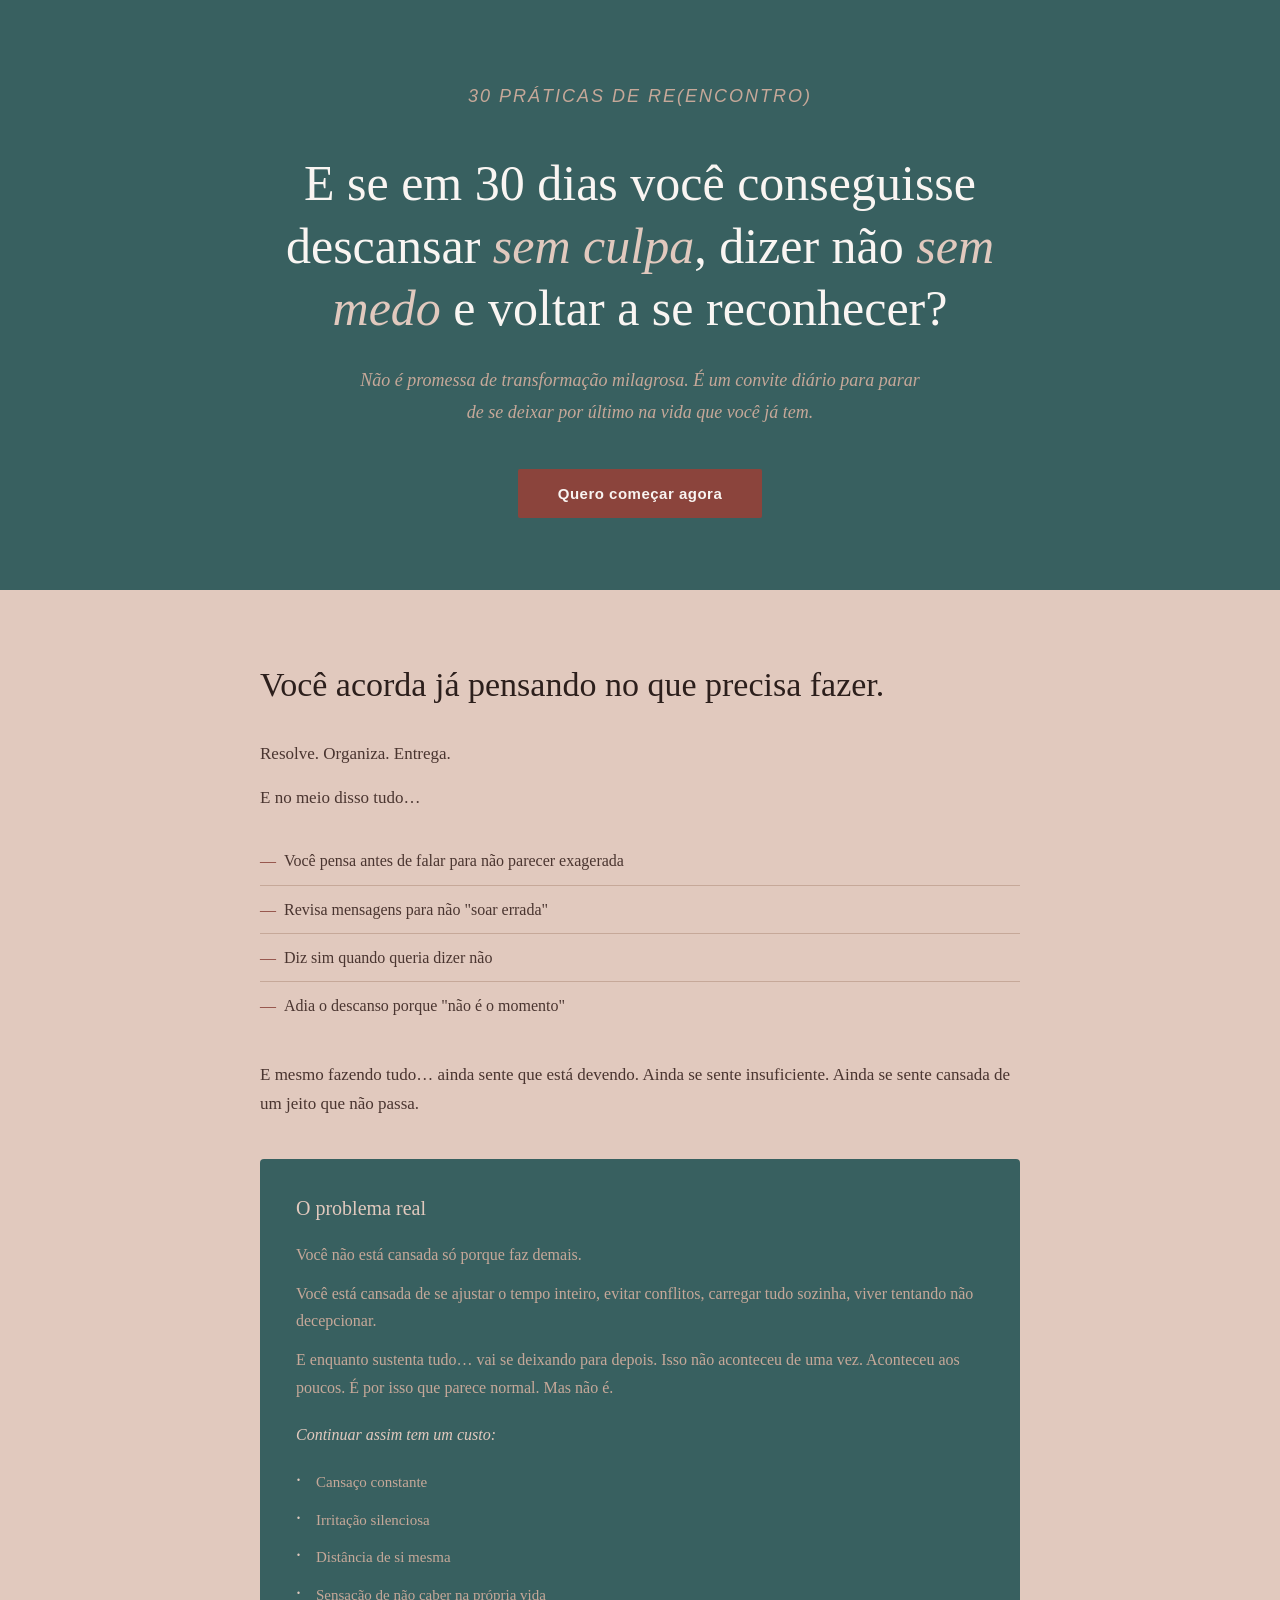
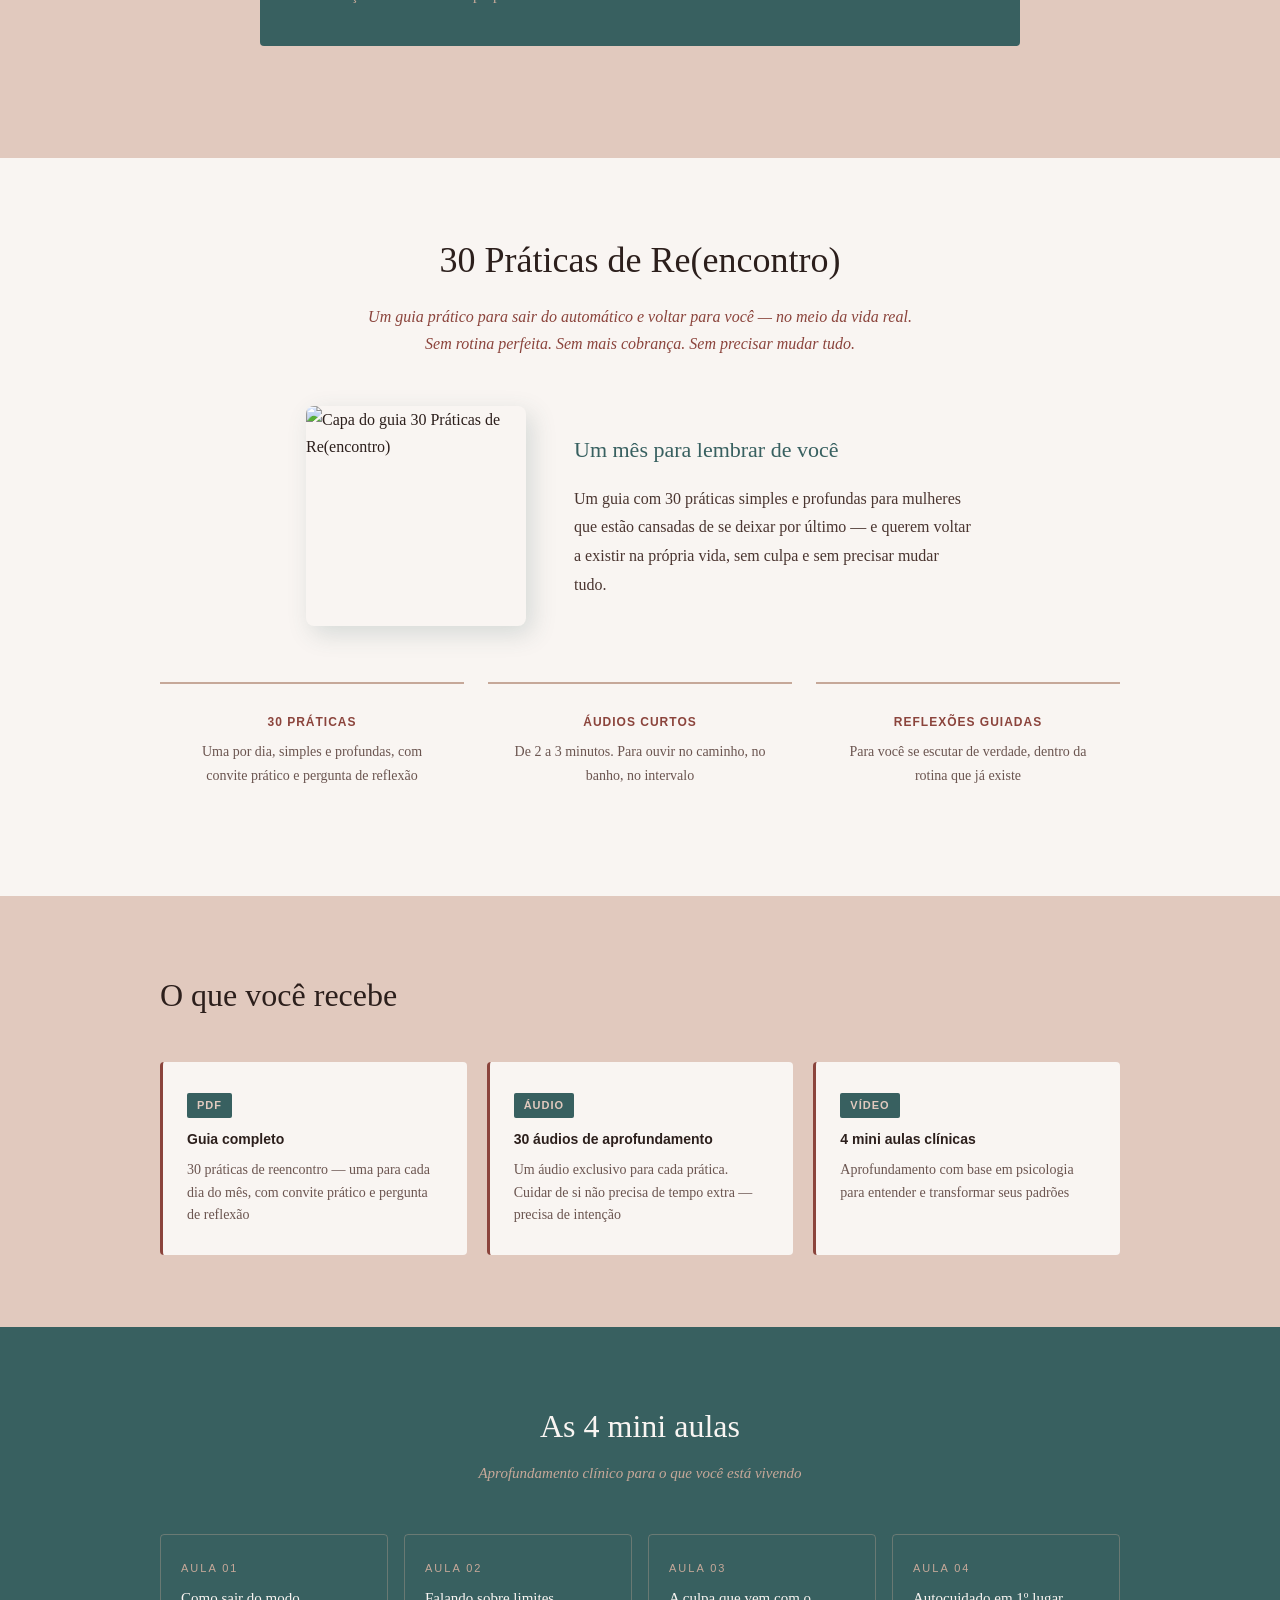
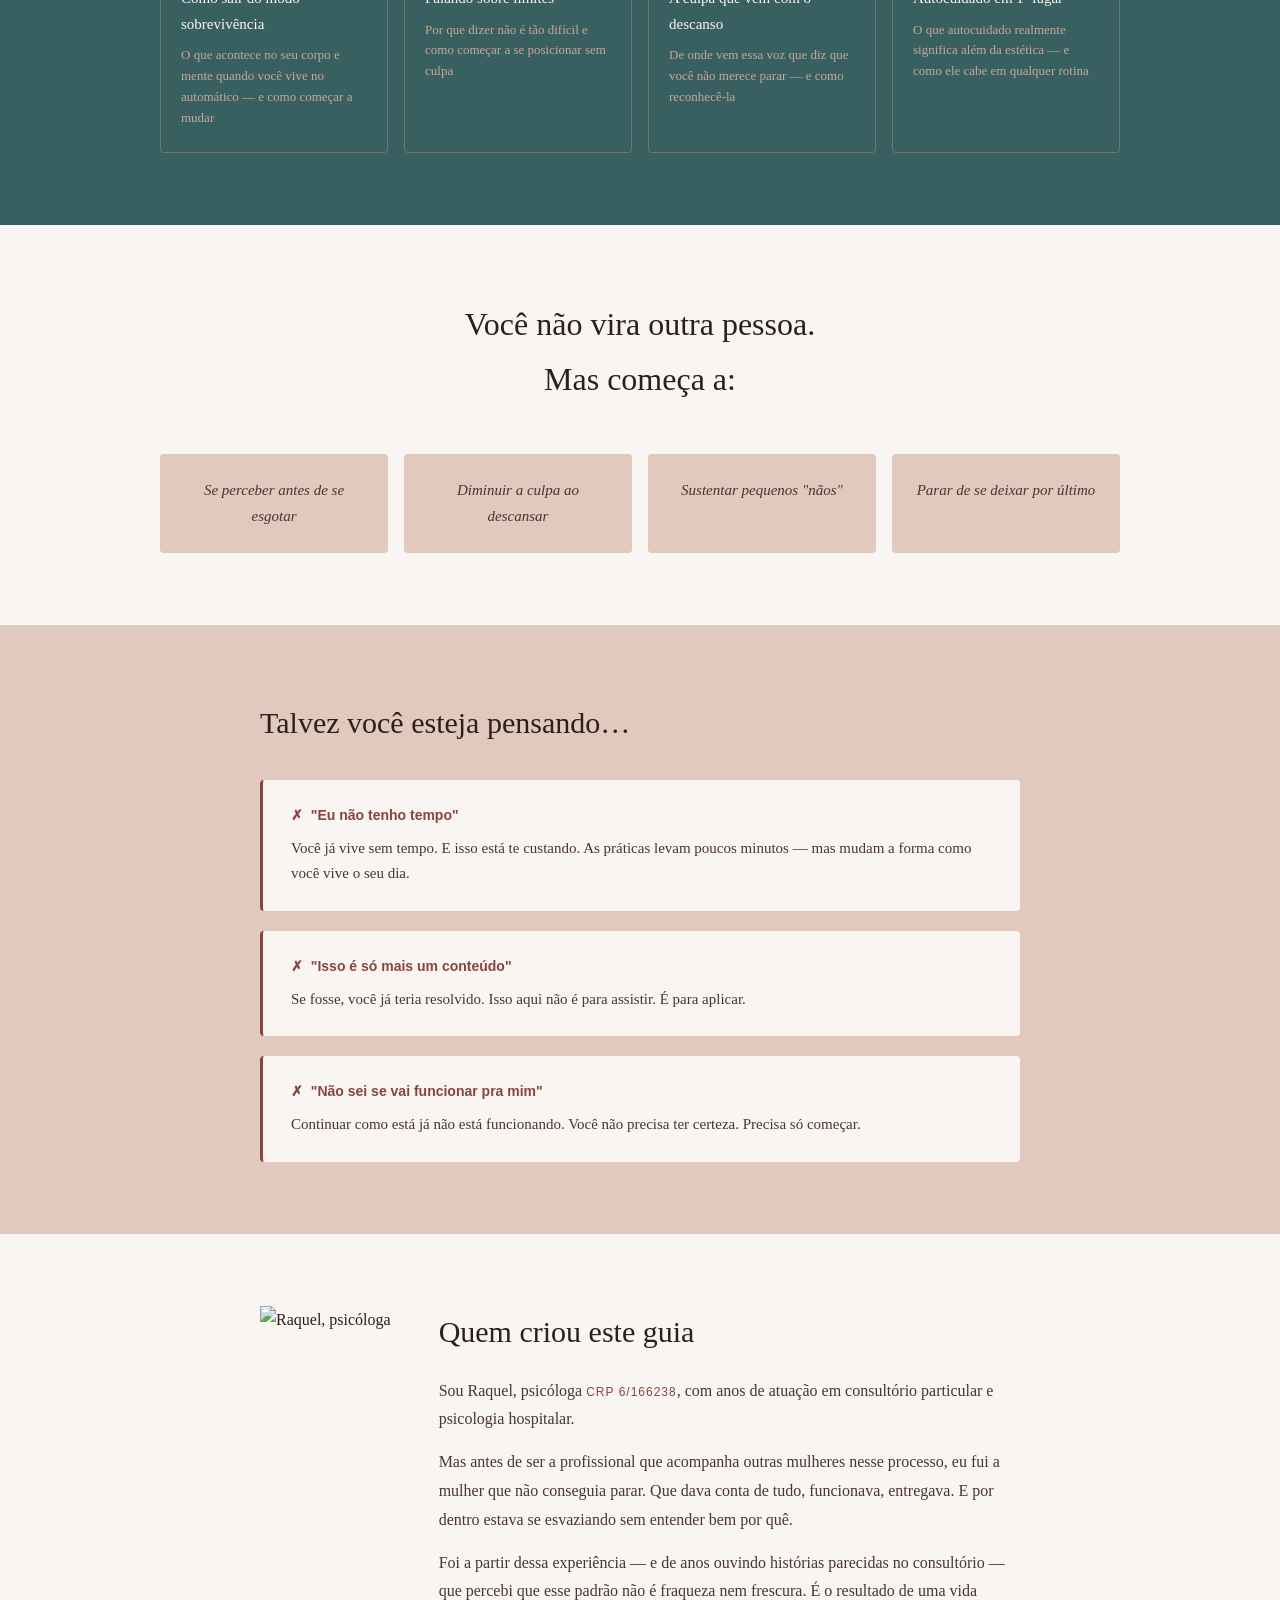
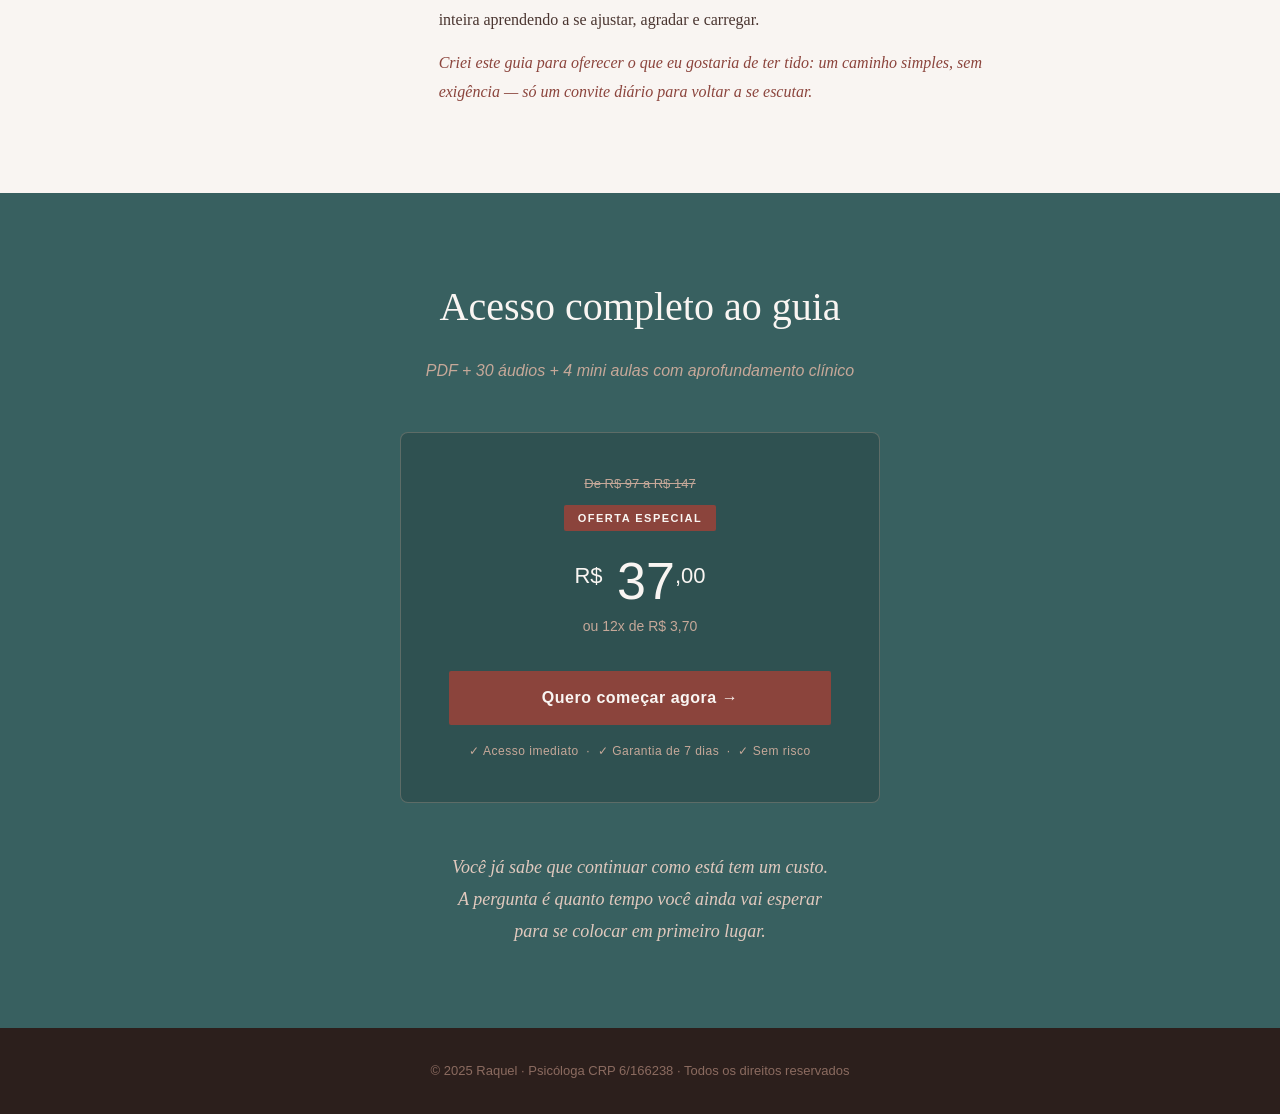
==== commit 02bbdade: "Update index.html atualização tamanho foto bio" ====
--- a/index.html
+++ b/index.html
@@ -93,7 +93,14 @@
 .bio{background:#f9f5f2}
 .bio-inner{display:grid;grid-template-columns:auto 1fr;gap:48px;align-items:start}
 @media(max-width:600px){.bio-inner{grid-template-columns:1fr}}
-.bio-photo{width:200px;height:260px;object-fit:cover;object-position:top center;border-radius:4px;flex-shrink:0}
+..bio-photo{
+  width:260px;
+  max-width:100%;
+  height:auto;
+  border-radius:8px;
+  object-fit:contain;
+  display:block;
+}
 .bio-content h2{font-size:clamp(20px,3vw,30px);font-weight:400;margin-bottom:20px;color:#2c1f1c}
 .bio-content p{font-size:16px;color:#4a3530;margin-bottom:14px;line-height:1.8}
 .crp{font-family:'Helvetica Neue',Arial,sans-serif;font-size:12px;color:#8b443c;letter-spacing:1px}
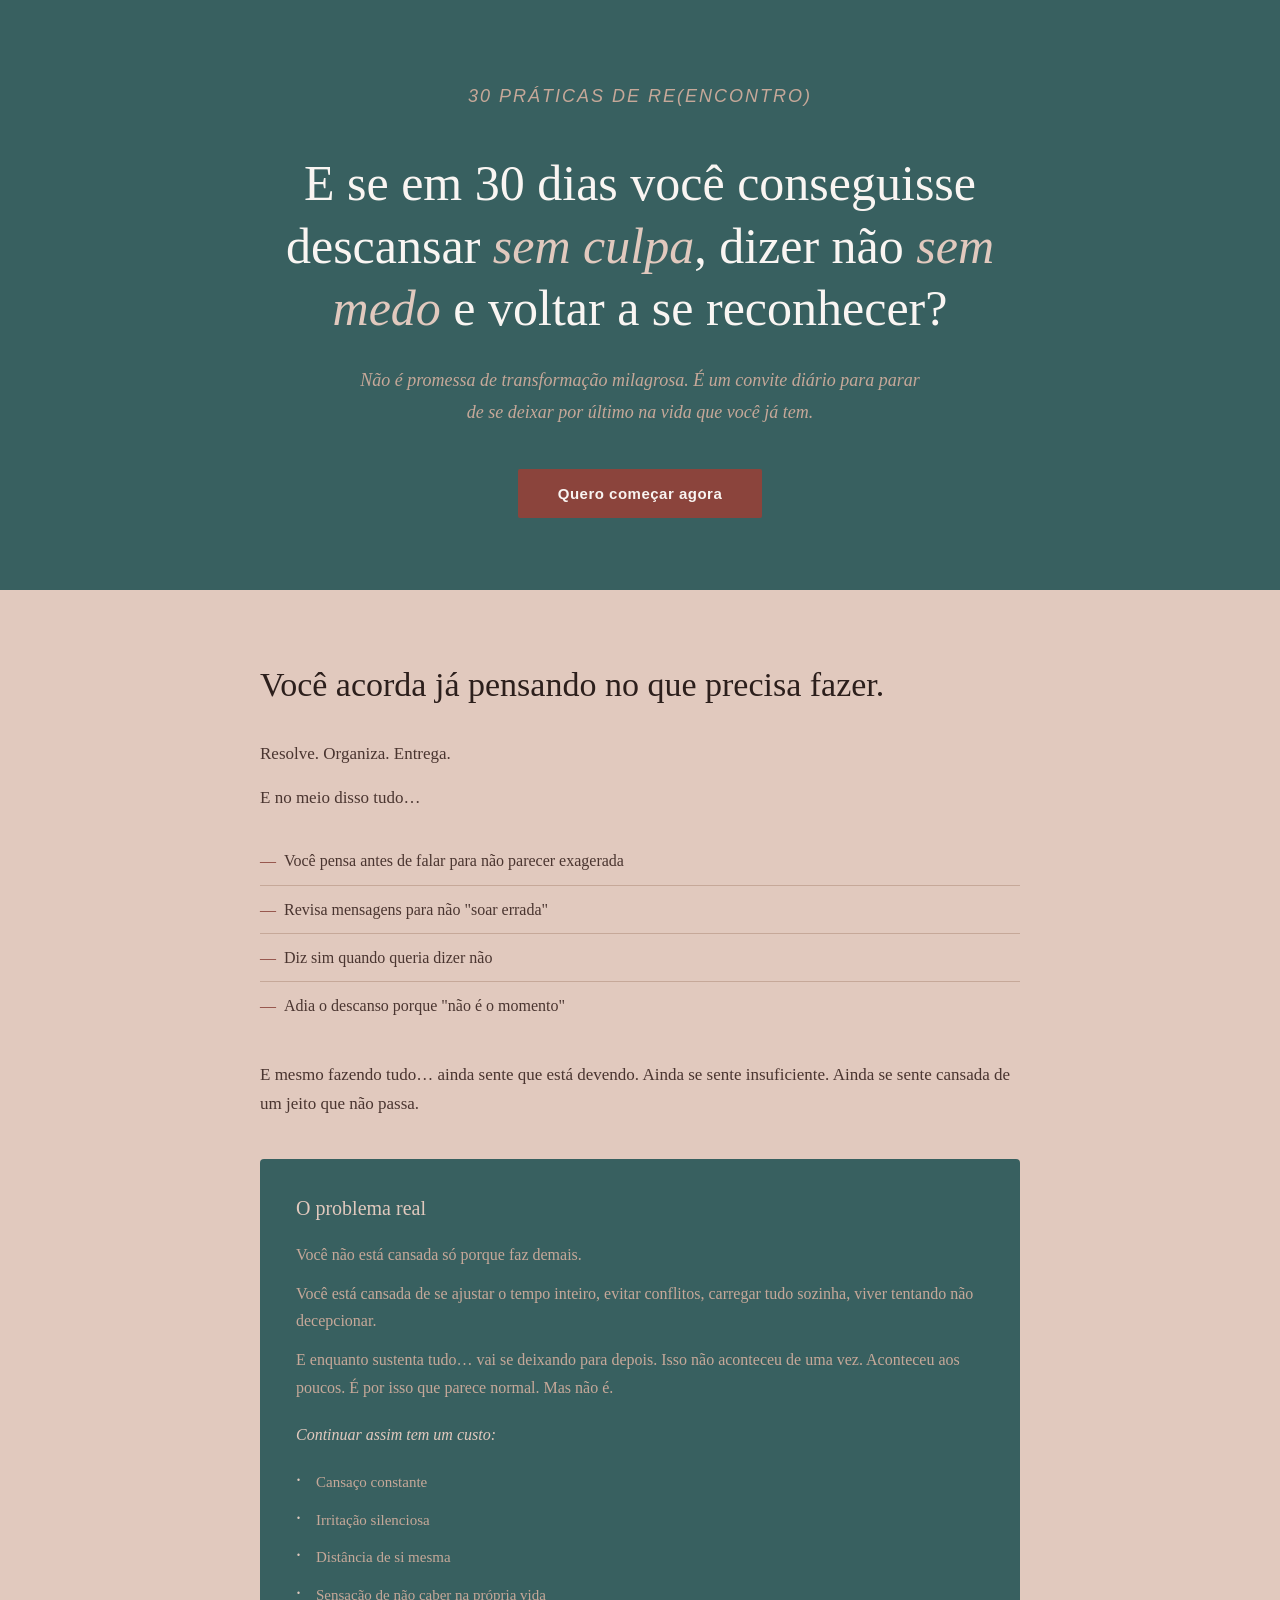
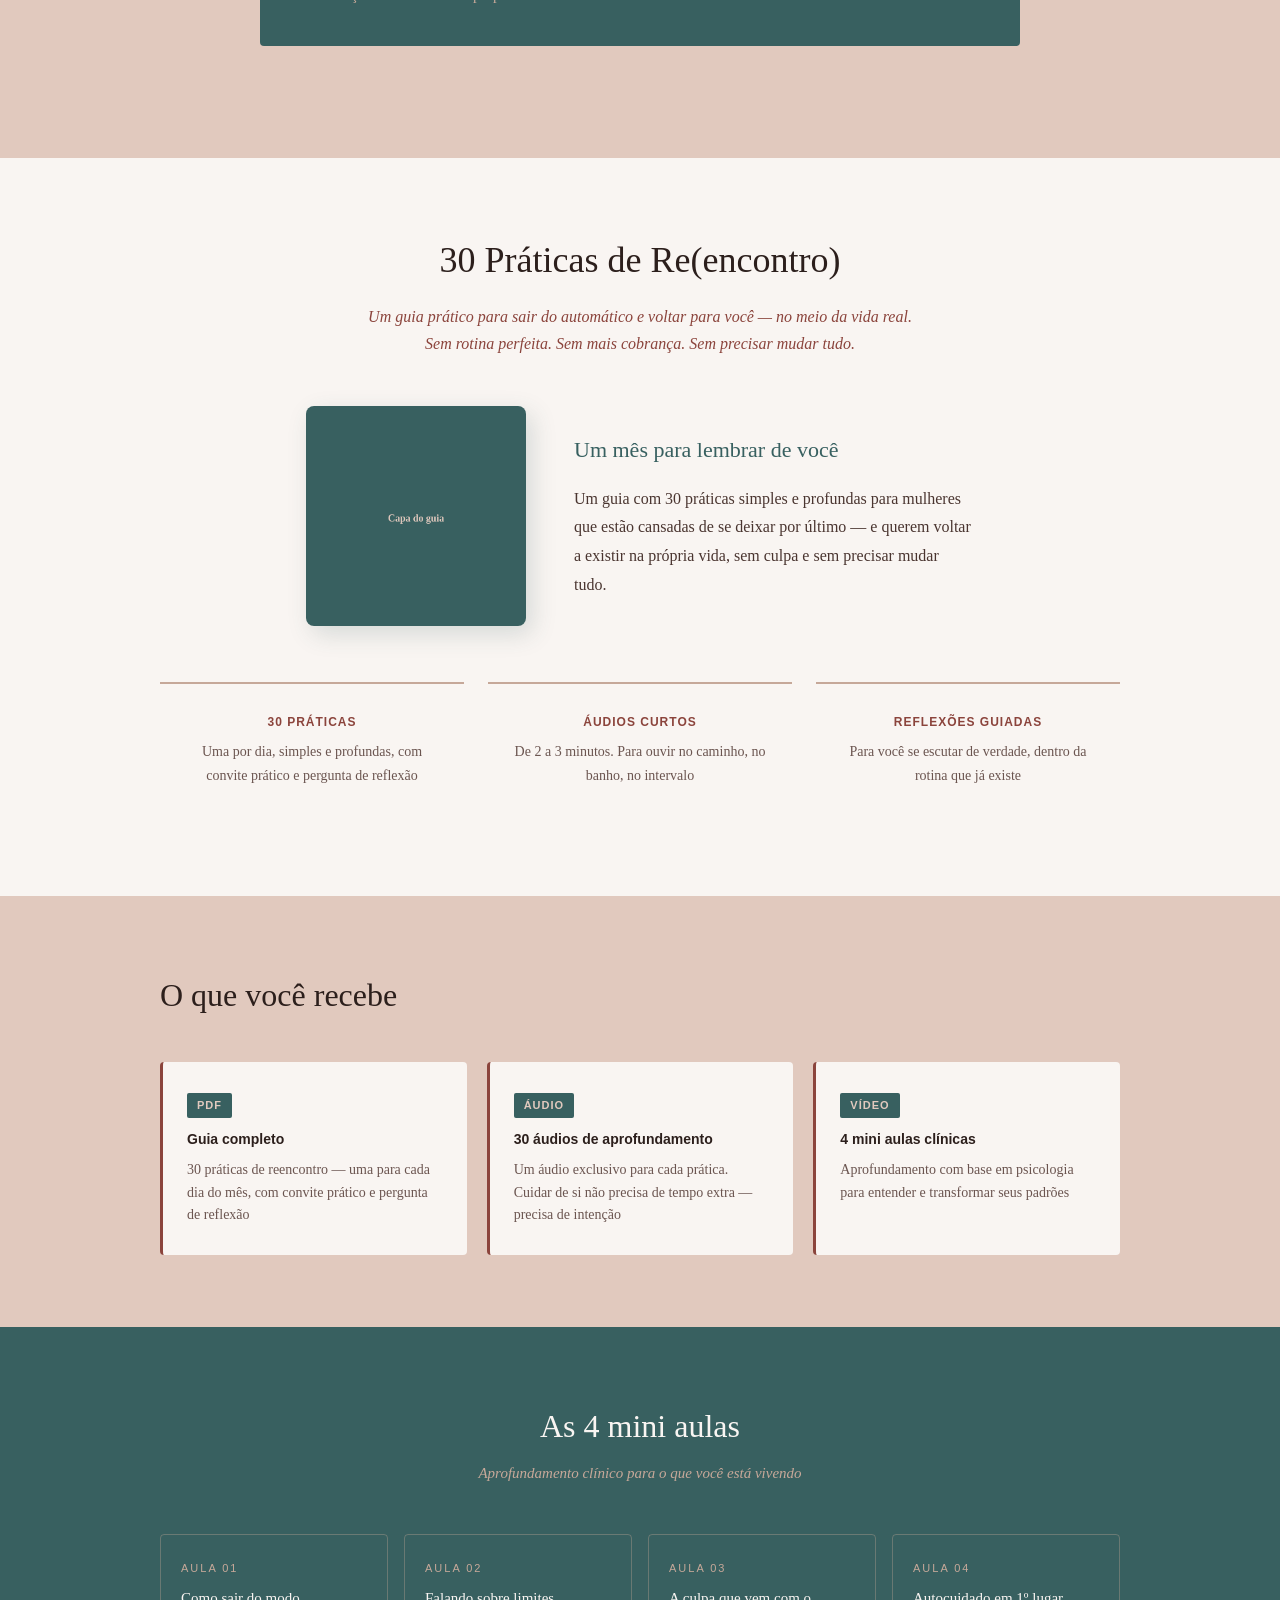
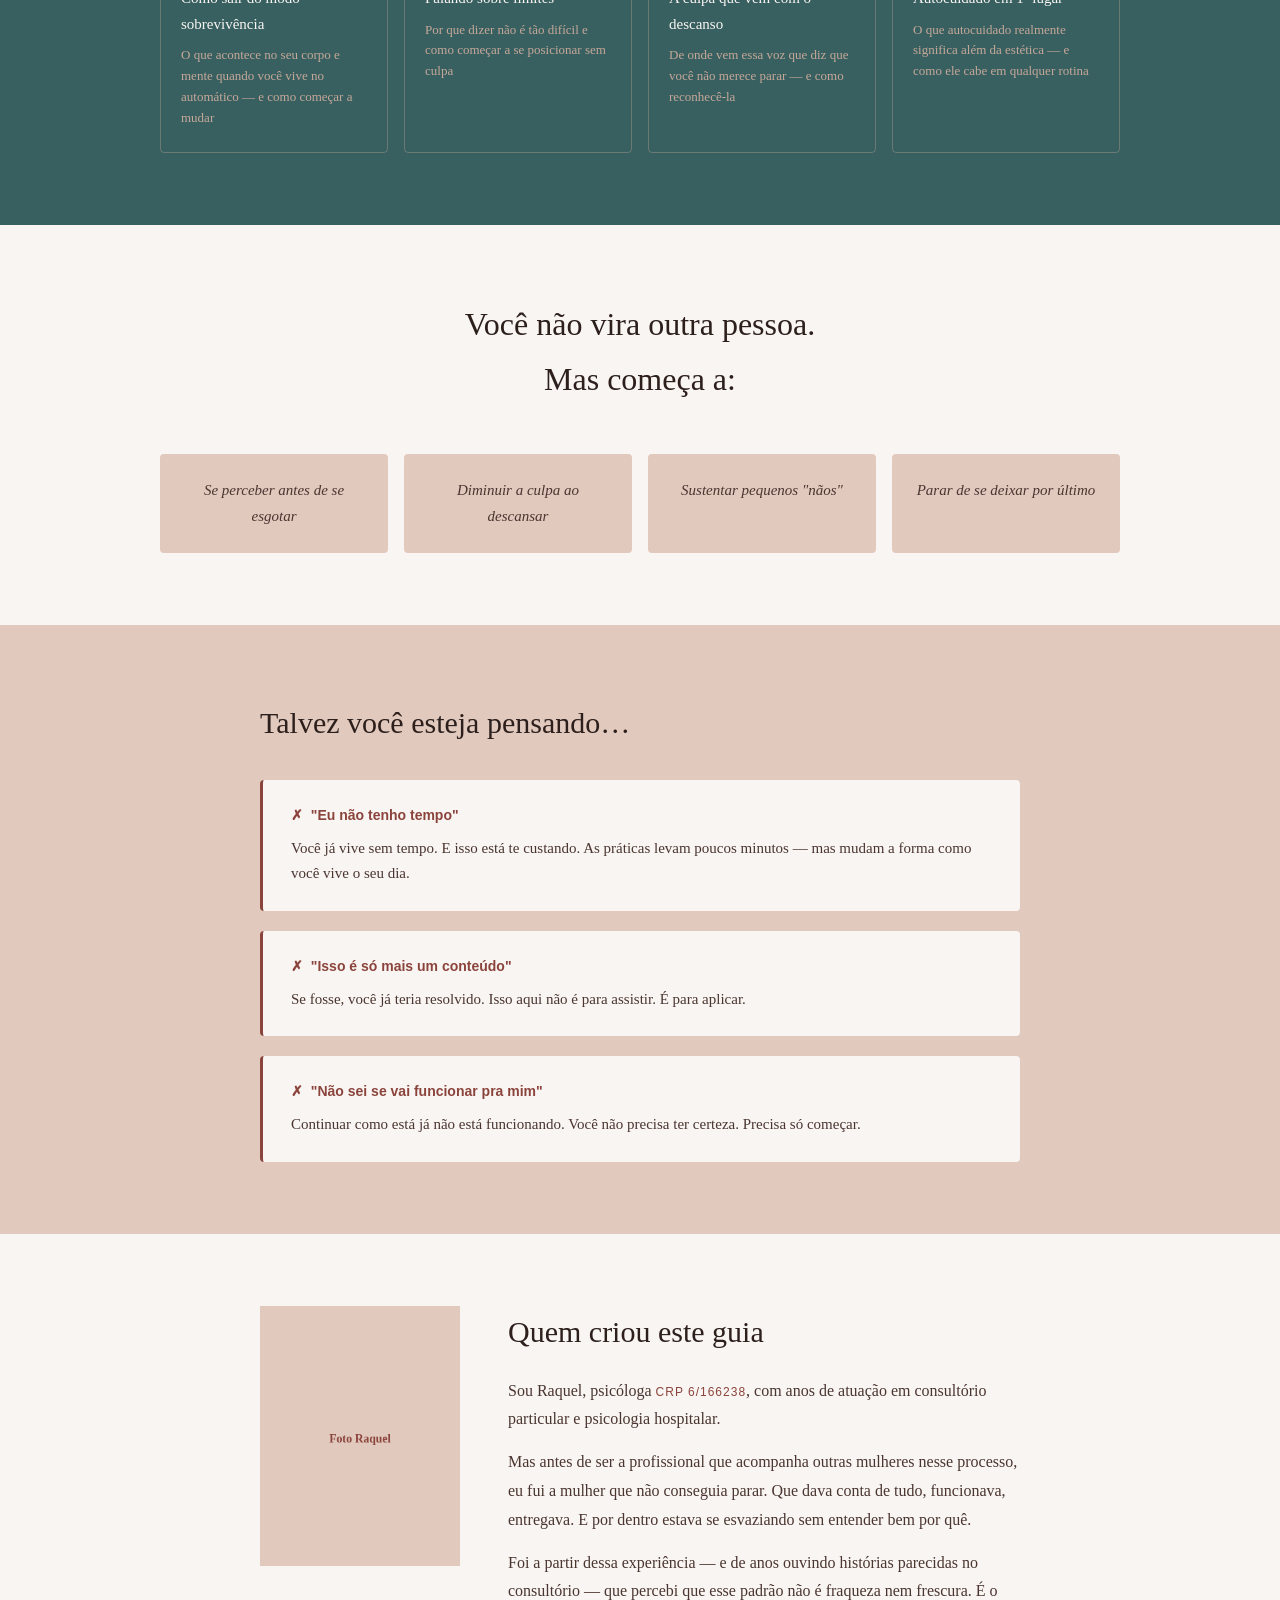
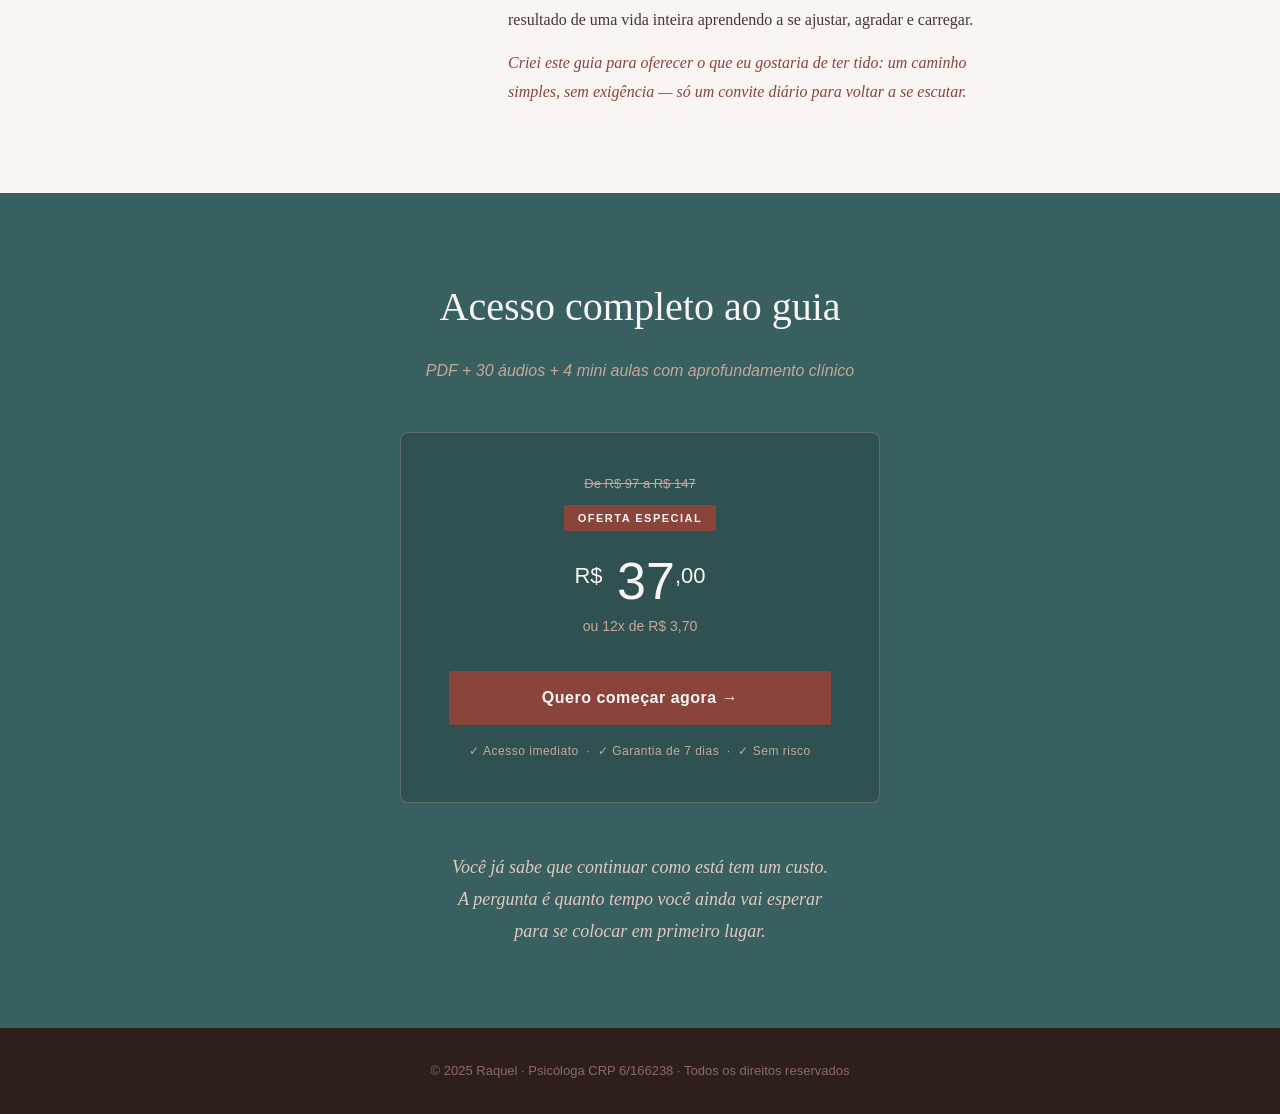
==== commit 27274137: "Update index.html atualização foto bio" ====
--- a/index.html
+++ b/index.html
@@ -93,13 +93,12 @@
 .bio{background:#f9f5f2}
 .bio-inner{display:grid;grid-template-columns:auto 1fr;gap:48px;align-items:start}
 @media(max-width:600px){.bio-inner{grid-template-columns:1fr}}
-..bio-photo{
-  width:260px;
-  max-width:100%;
-  height:auto;
-  border-radius:8px;
-  object-fit:contain;
-  display:block;
+.bio-photo{
+  width:200px;
+  height:260px;
+  object-fit:cover;
+  object-position:top center;
+
 }
 .bio-content h2{font-size:clamp(20px,3vw,30px);font-weight:400;margin-bottom:20px;color:#2c1f1c}
 .bio-content p{font-size:16px;color:#4a3530;margin-bottom:14px;line-height:1.8}
@@ -289,7 +288,7 @@
     <div class="bio-inner">
       <img 
   class="bio-photo" 
-  src="https://raw.githubusercontent.com/psiraquelcarvalho-ui/30praticasdereencontro/main/raquel.jpg" 
+  src="https://raw.githubusercontent.com/psiraquelcarvalho-ui/30praticasdereencontro/main/IMG_20240803_144826.jpg" 
   alt="Raquel, psicóloga" 
   id="bioPhoto"
 />
